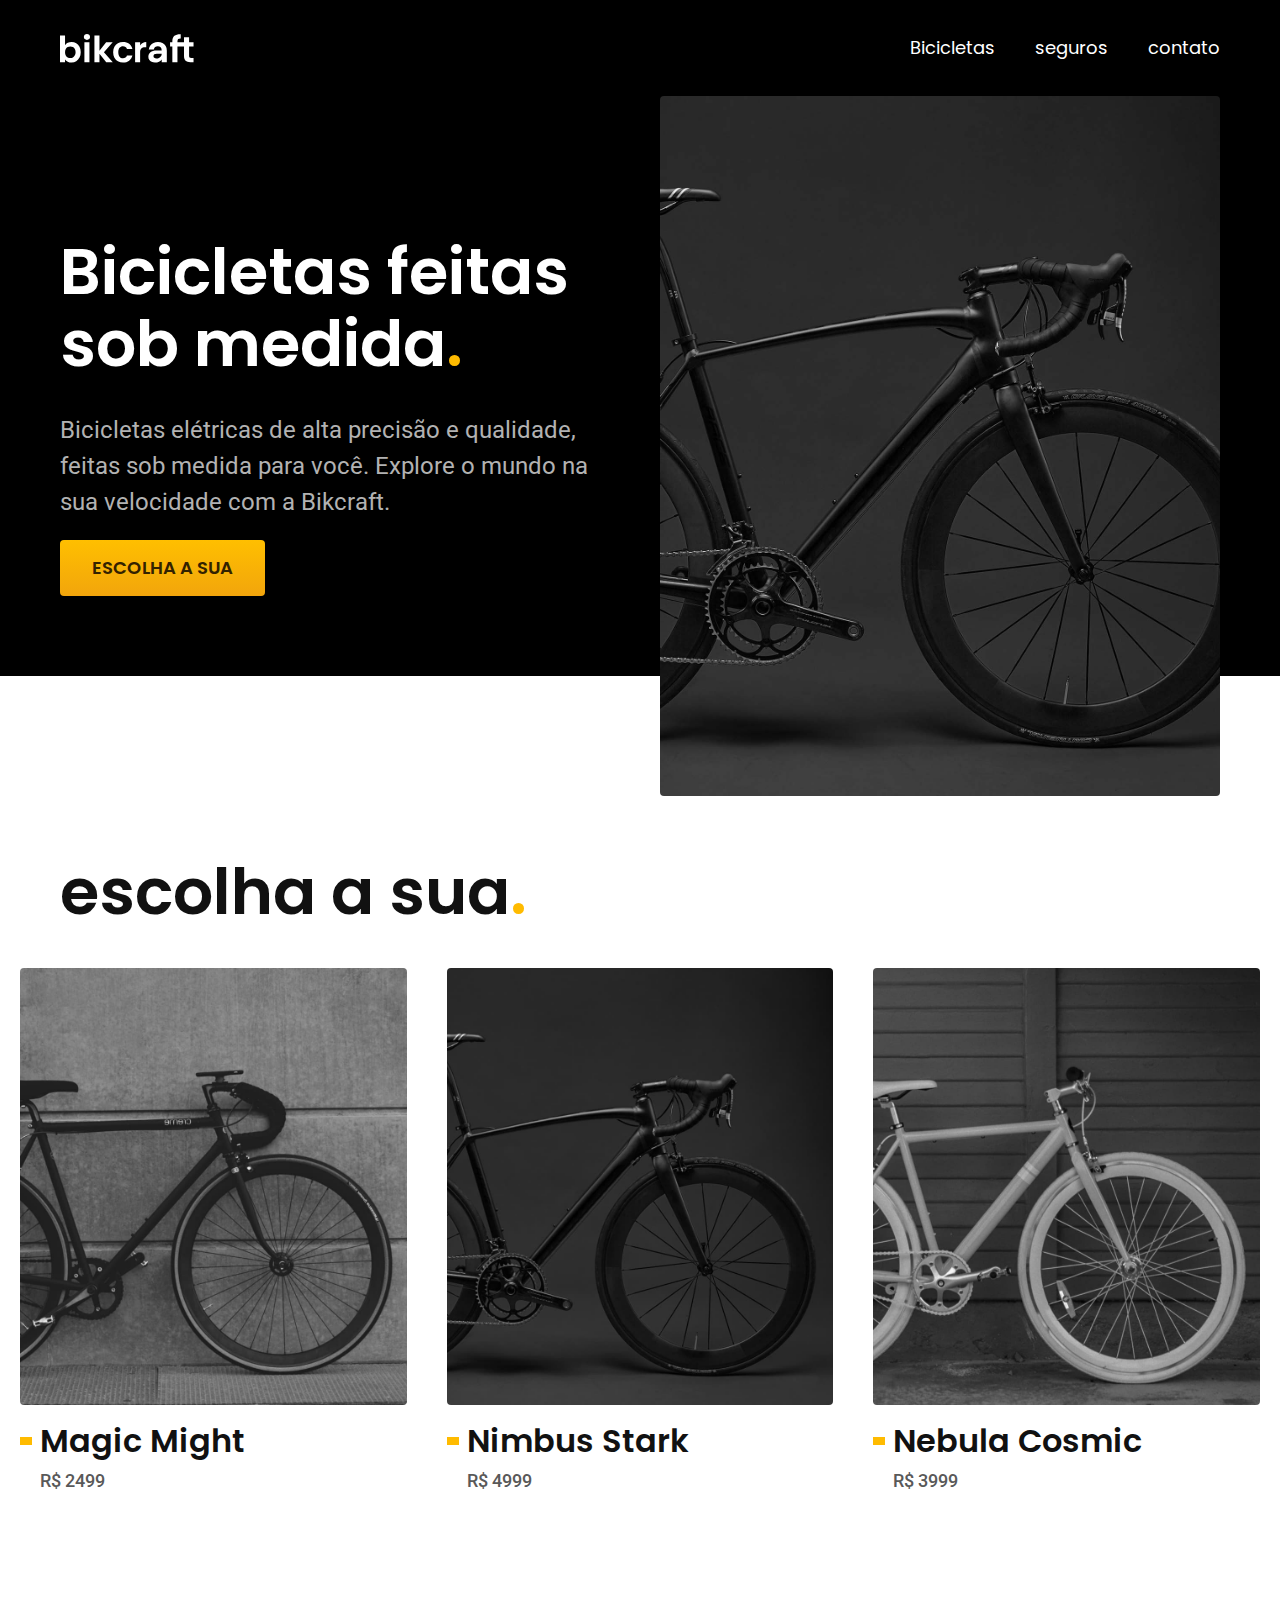
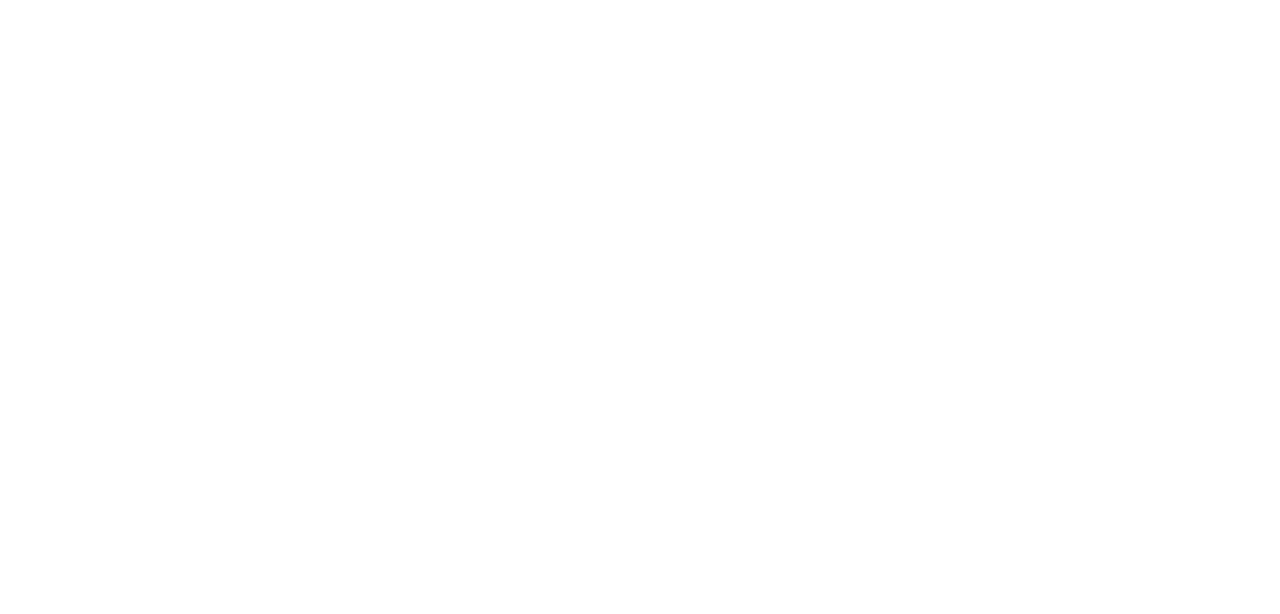
==== index.html @ c28bffbd "iniciando sessao de bicicletas" ====
<!DOCTYPE html>
<html lang="pt-br">

<head>
  <meta charset="UTF-8">
  <title>Bikcraft - Bicicletas Elétricas</title>
  <meta name="description" content="Bicicletas elétricas de alta precisão e qualidade, feitas sob medida para você. Explore o mundo na sua velocidade com a Bikcraft.">
  <meta http-equiv="X-UA-Compatible" content="IE=edge">
  <meta name="viewport" content="width=device-width, initial-scale=1.0">
  <link rel="stylesheet" href="./css/style.css">
  <link rel="preconnect" href="https://fonts.googleapis.com">
  <link rel="preconnect" href="https://fonts.gstatic.com" crossorigin>
  <link href="https://fonts.googleapis.com/css2?family=Poppins:wght@400;600&family=Roboto:wght@400;500&display=swap" rel="stylesheet">
</head>

<body>
  <header class="header-bg">
    <div class="header">
      <a href="./">
        <img src="./img/bikcraft.svg" alt="Bikcraft">
      </a>

      <nav aria-label="primaria">
        <ul class="header-menu font-1-m cor-0">
          <li><a href="./bicicletas.html">Bicicletas</a></li>
          <li><a href="./seguros.html">seguros</a></li>
          <li><a href="./contato.html">contato</a></li>
        </ul>
      </nav>
    </div>
  </header>

  <main class="introducao-bg">
    <div class="introducao">
      <div class="introducao-conteudo">
        <h1 class="font-1-xxl cor-0">Bicicletas feitas sob medida<span class="cor-p1">.</span></h1>
        <p class="font-2-l cor-5">Bicicletas elétricas de alta precisão e qualidade, feitas sob medida para você. Explore o mundo na sua velocidade com a Bikcraft.</p>
        <a class="botao" href="./bicicletas.html">Escolha a sua</a>
      </div>
      <div>
        <img src="./img/fotos/introducao.jpg" alt="Bicicleta Elétrica Preta">
      </div>
    </div>
  </main>
  <article class="bicicletas-lista">
    <h2 class="font-1-xxl">escolha a sua<span class="cor-p1">.</span></h2>
    <ul>
      <li>
        <a href="./bicicletas/magic.html">
          <img src="./img/bicicletas/magic-home.jpg" alt="Bicicleta Preta">
          <h3 class="font-1-xl">Magic Might</h3>
          <span class="font-2-m cor-8">R$ 2499</span>
        </a>
      </li>
      <li>
        <a href="./bicicletas/nimbus.html">
          <img src="./img/bicicletas/nimbus-home.jpg" alt="Bicicleta Preta">
          <h3 class="font-1-xl">Nimbus Stark</h3>
          <span class="font-2-m cor-8">R$ 4999</span>
        </a>
      </li>
      <li>
        <a href="./bicicletas/nebula.html">
          <img src="./img/bicicletas/nebula-home.jpg" alt="Bicicleta Preta">
          <h3 class="font-1-xl">Nebula Cosmic</h3>
          <span class="font-2-m cor-8">R$ 3999</span>
        </a>
      </li>
    </ul>
  </article>
</body>

</html>
---- css/style.css ----
@import "./global/global.css";
@import "./utilidades/tipografia.css";
@import "./utilidades/cores.css";

@import "./global/header.css";

/* Utilidades */
@import "./utilidades/componentes.css";

/* Home */
@import "./home/introducao.css";

/* Bicicletas */
@import "./bicicletas/bicicletas-lista.css";
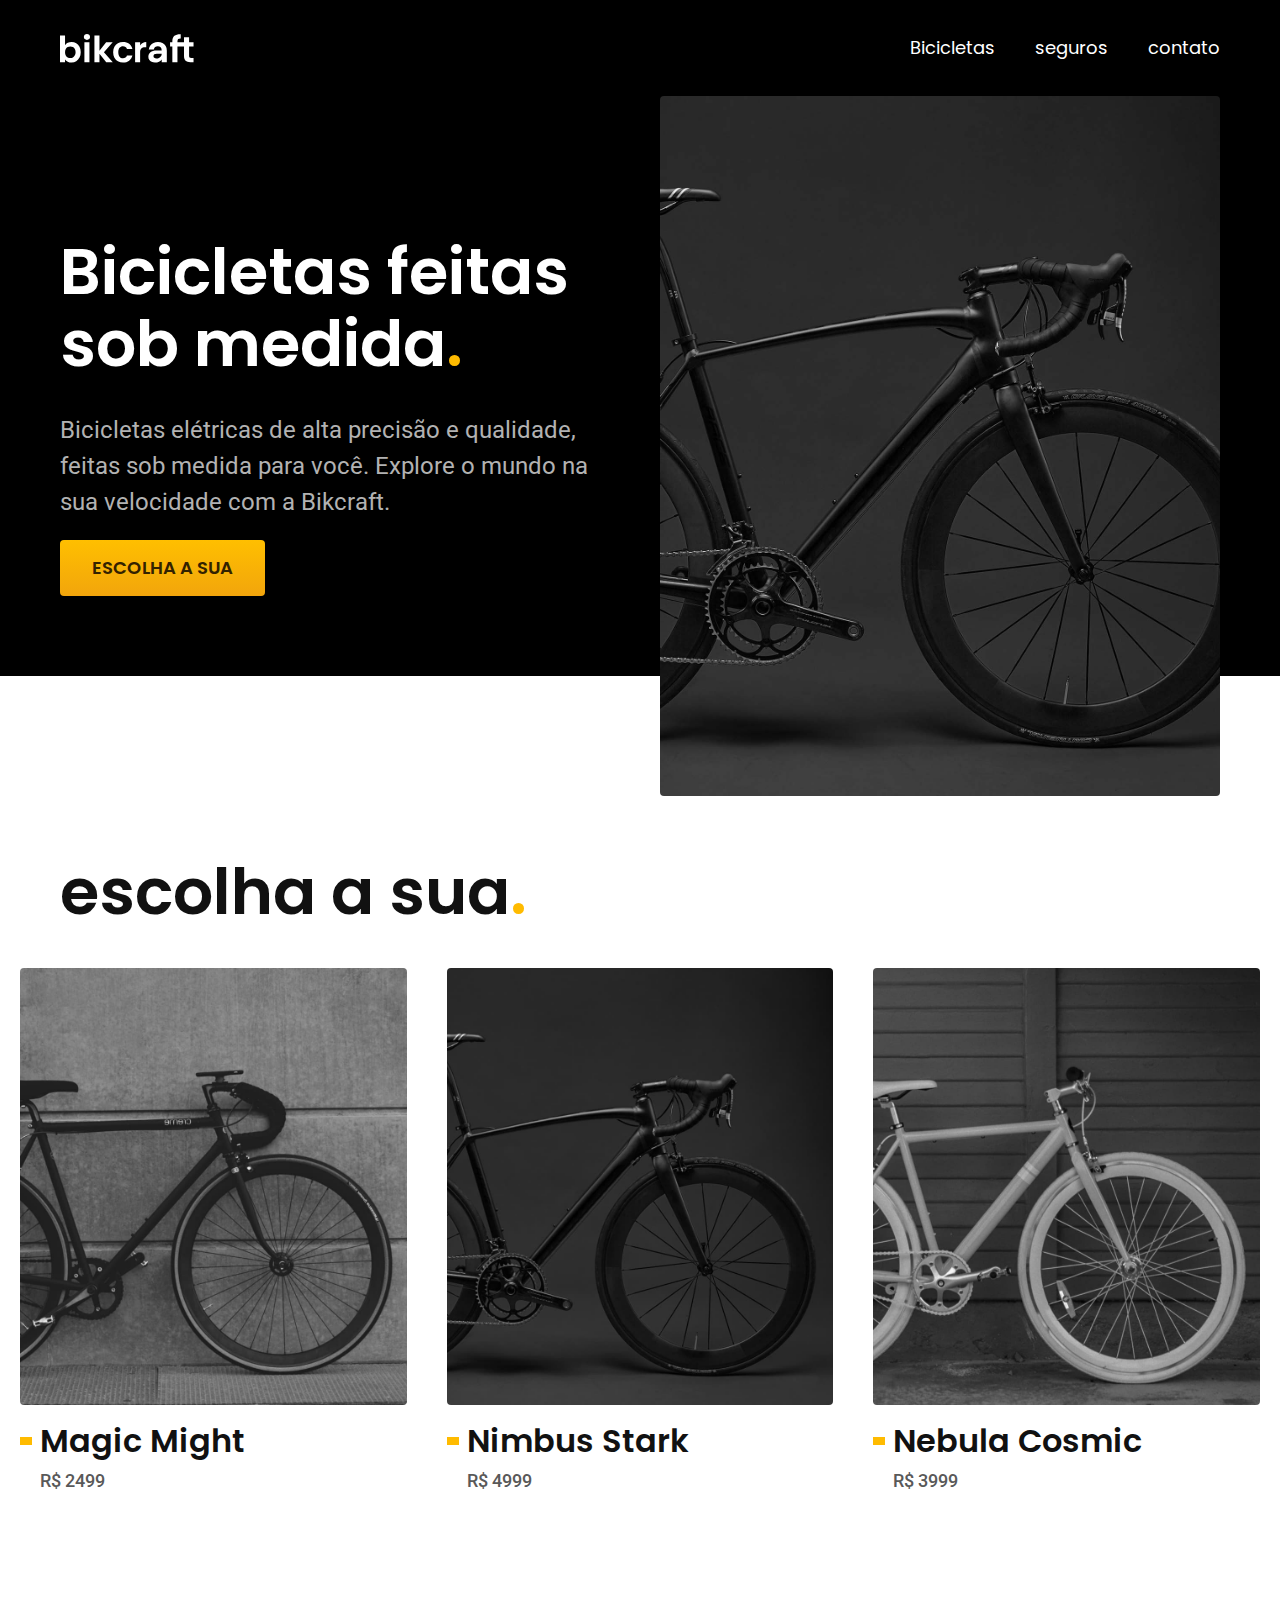
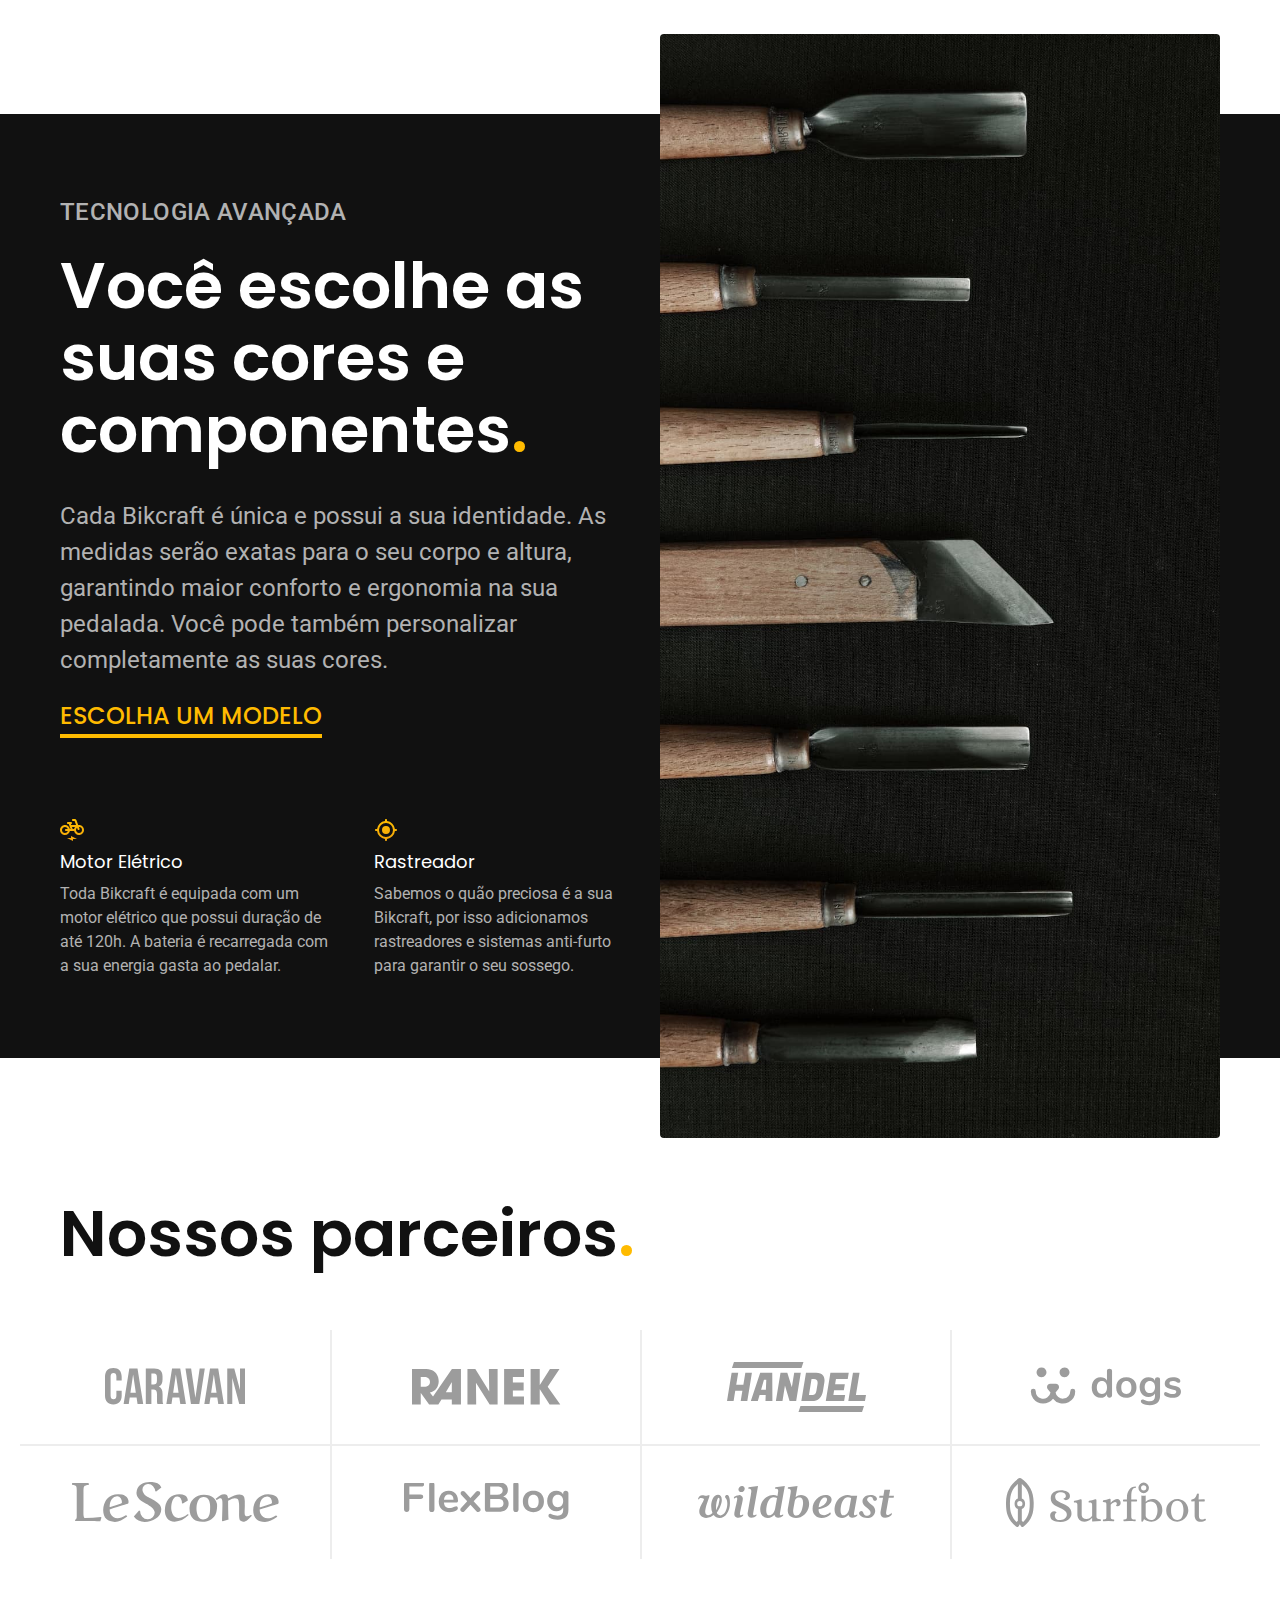
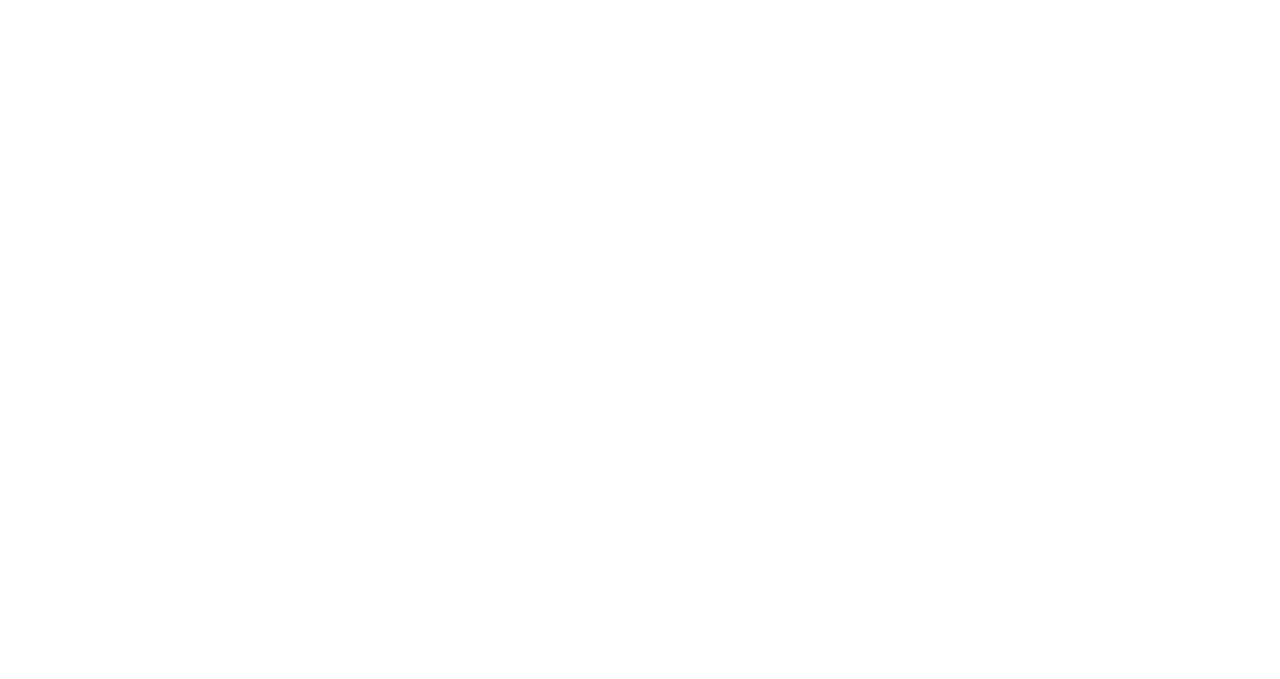
==== commit 90fc835a: "ajustando scroll bicicletas, finalizando tecnologia e parceiros" ====
--- a/index.html
+++ b/index.html
@@ -15,7 +15,7 @@
 
 <body>
   <header class="header-bg">
-    <div class="header">
+    <div class="header container">
       <a href="./">
         <img src="./img/bikcraft.svg" alt="Bikcraft">
       </a>
@@ -31,8 +31,8 @@
   </header>
 
   <main class="introducao-bg">
-    <div class="introducao">
-      <div class="introducao-conteudo">
+    <div class="introducao container">
+      <div class=" introducao-conteudo">
         <h1 class="font-1-xxl cor-0">Bicicletas feitas sob medida<span class="cor-p1">.</span></h1>
         <p class="font-2-l cor-5">Bicicletas elétricas de alta precisão e qualidade, feitas sob medida para você. Explore o mundo na sua velocidade com a Bikcraft.</p>
         <a class="botao" href="./bicicletas.html">Escolha a sua</a>
@@ -43,7 +43,7 @@
     </div>
   </main>
   <article class="bicicletas-lista">
-    <h2 class="font-1-xxl">escolha a sua<span class="cor-p1">.</span></h2>
+    <h2 class="container font-1-xxl">escolha a sua<span class="cor-p1">.</span></h2>
     <ul>
       <li>
         <a href="./bicicletas/magic.html">
@@ -68,6 +68,44 @@
       </li>
     </ul>
   </article>
+  <article class="tecnologia-bg">
+    <div class="tecnologia container">
+      <div class="tecnologia-conteudo">
+        <span class="font-2-l-b cor-5">Tecnologia Avançada</span>
+        <h2 class="font-1-xxl cor-0">Você escolhe as suas cores e componentes<span class="cor-p1">.</span></h2>
+        <p class="font-2-l cor-5">Cada Bikcraft é única e possui a sua identidade. As medidas serão exatas para o seu corpo e altura, garantindo maior conforto e ergonomia na sua pedalada. Você pode também personalizar completamente as suas cores.</p>
+        <a class="link" href="./bicicletas.html">Escolha um modelo</a>
+        <div class="tecnologia-vantagens">
+          <div>
+            <img src="./img/icones/eletrica.svg" alt="">
+            <h3 class="font-1-m cor-0">Motor Elétrico</h3>
+            <p class="font-2-s cor-5">Toda Bikcraft é equipada com um motor elétrico que possui duração de até 120h. A bateria é recarregada com a sua energia gasta ao pedalar.</p>
+          </div>
+          <div>
+            <img src="./img/icones/rastreador.svg" alt="">
+            <h3 class="font-1-m cor-0">Rastreador</h3>
+            <p class="font-2-s cor-5">Sabemos o quão preciosa é a sua Bikcraft, por isso adicionamos rastreadores e sistemas anti-furto para garantir o seu sossego.</p>
+          </div>
+        </div>
+      </div>
+      <div class="tecnologia-imagem">
+        <img src="./img/fotos/tecnologia.jpg" alt="">
+      </div>
+    </div>
+  </article>
+  <section class="parceiros" aria-label="Nossos Parceiros">
+    <h2 class="container font-1-xxl">Nossos parceiros<span class="cor-p1">.</span></h2>
+    <ul>
+      <li><img src="./img/parceiros/caravan.svg" alt="caravan"></li>
+      <li><img src="./img/parceiros/ranek.svg" alt="ranek"></li>
+      <li><img src="./img/parceiros/handel.svg" alt="handel"></li>
+      <li><img src="./img/parceiros/dogs.svg" alt="dogs"></li>
+      <li><img src="./img/parceiros/lescone.svg" alt="lescone"></li>
+      <li><img src="./img/parceiros/flexblog.svg" alt="flexblog"></li>
+      <li><img src="./img/parceiros/wildbeast.svg" alt="wildbeast"></li>
+      <li><img src="./img/parceiros/surfbot.svg" alt="surfbot"></li>
+    </ul>
+  </section>
 </body>
 
 </html>--- a/css/style.css
+++ b/css/style.css
@@ -9,6 +9,8 @@
 
 /* Home */
 @import "./home/introducao.css";
+@import "./home/tecnologia.css";
+@import "./home/parceiros.css";
 
 /* Bicicletas */
 @import "./bicicletas/bicicletas-lista.css";
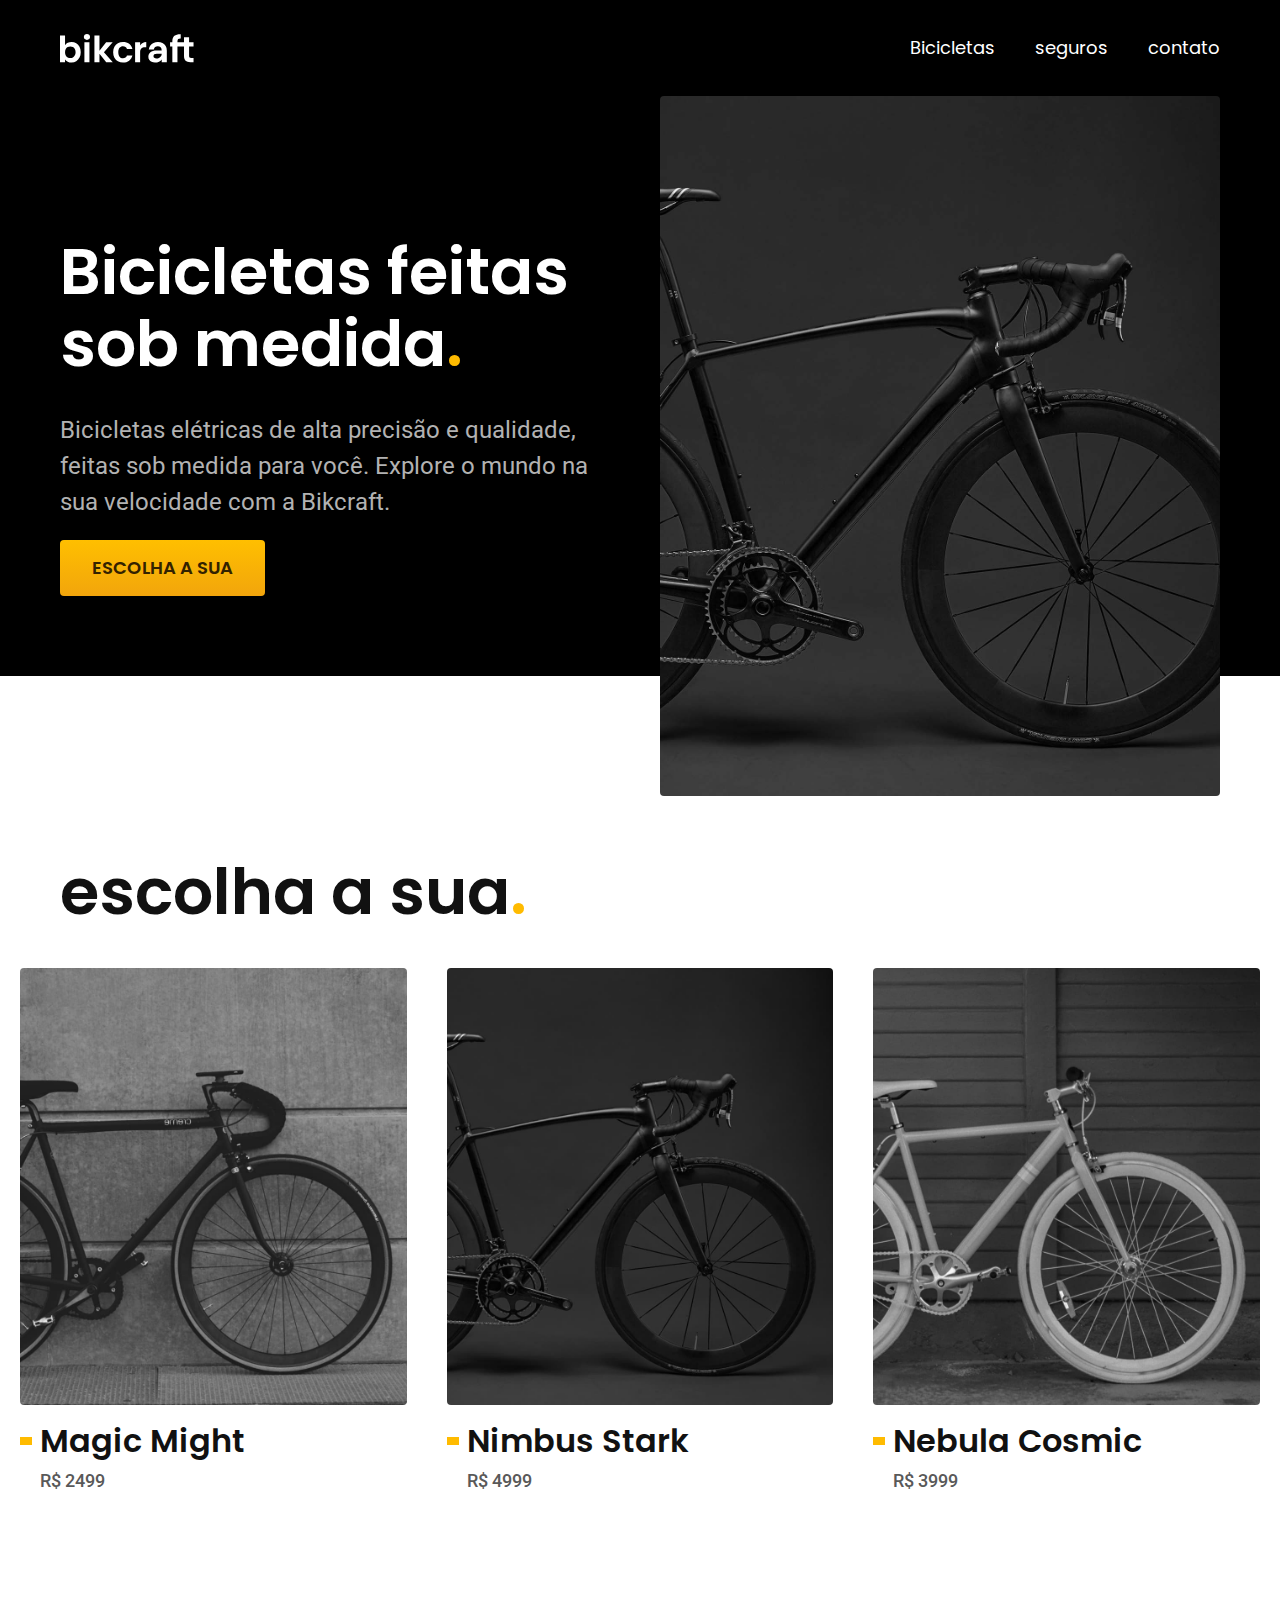
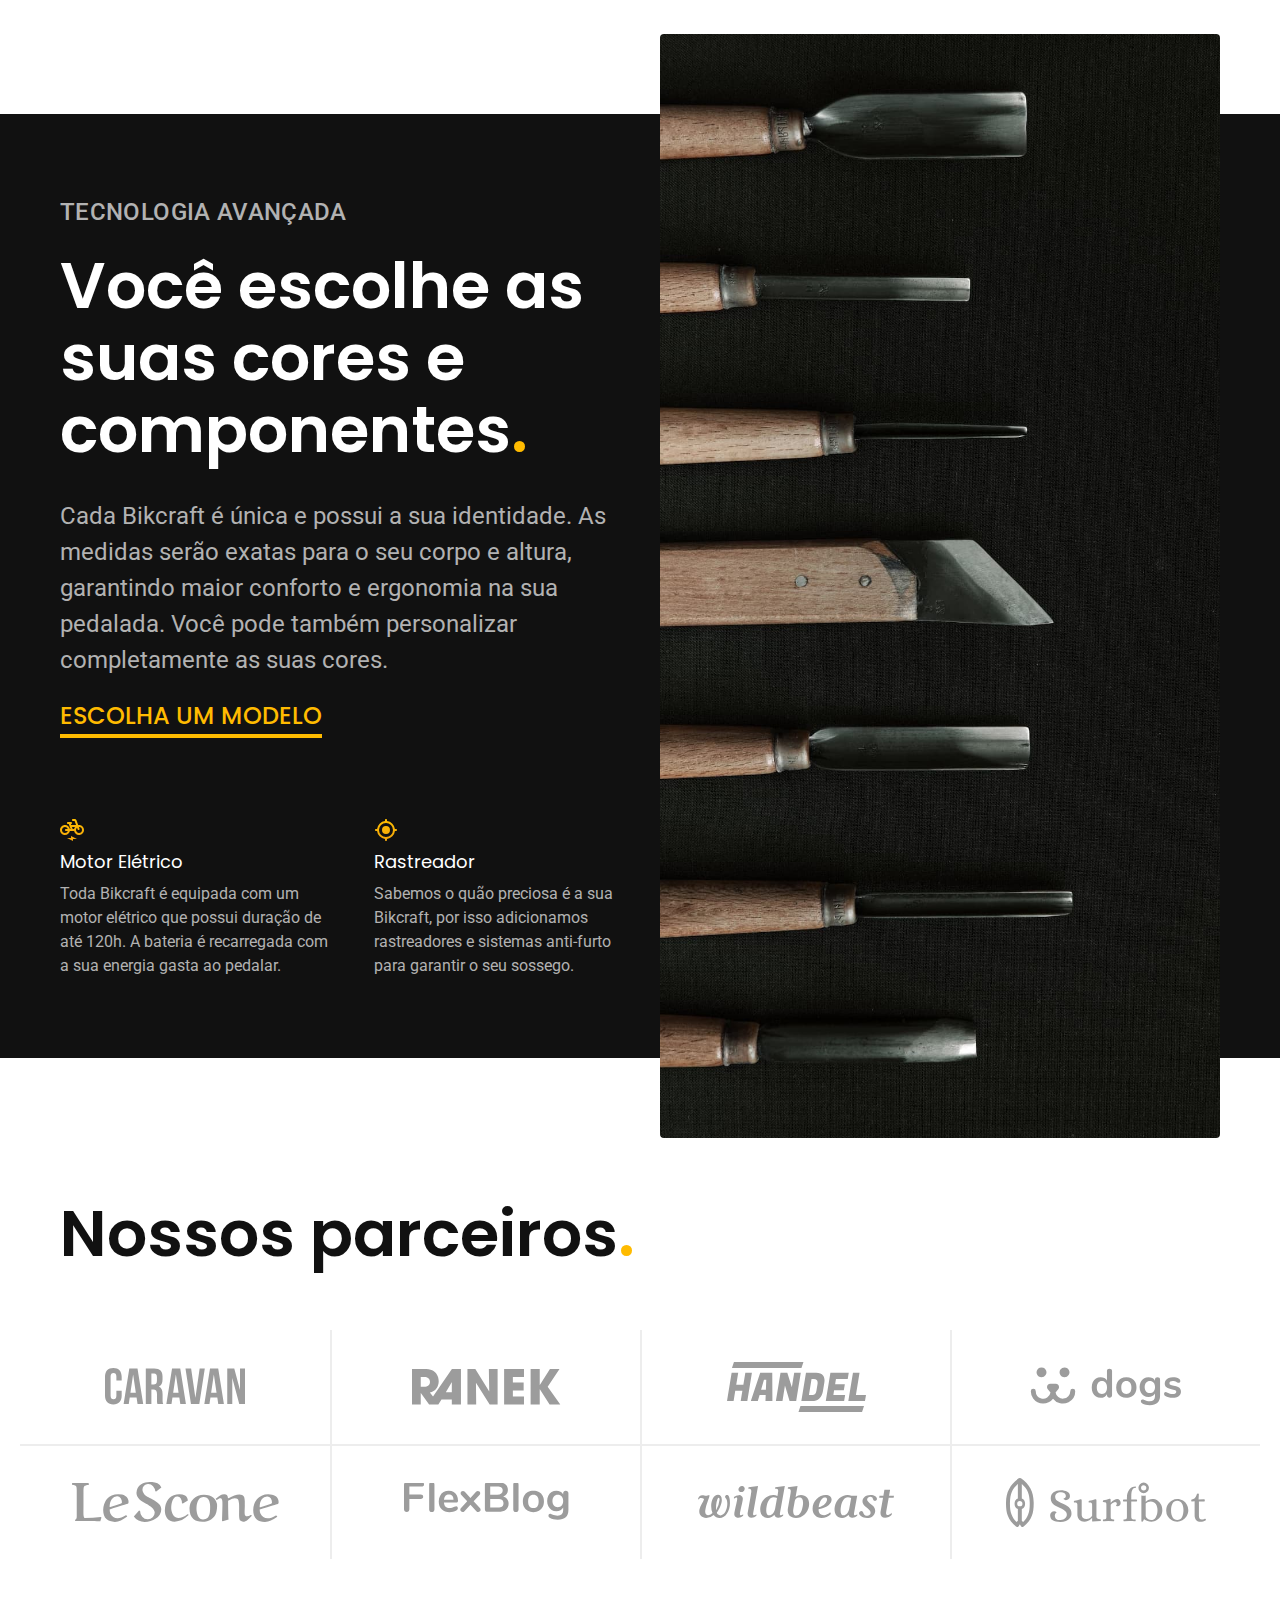
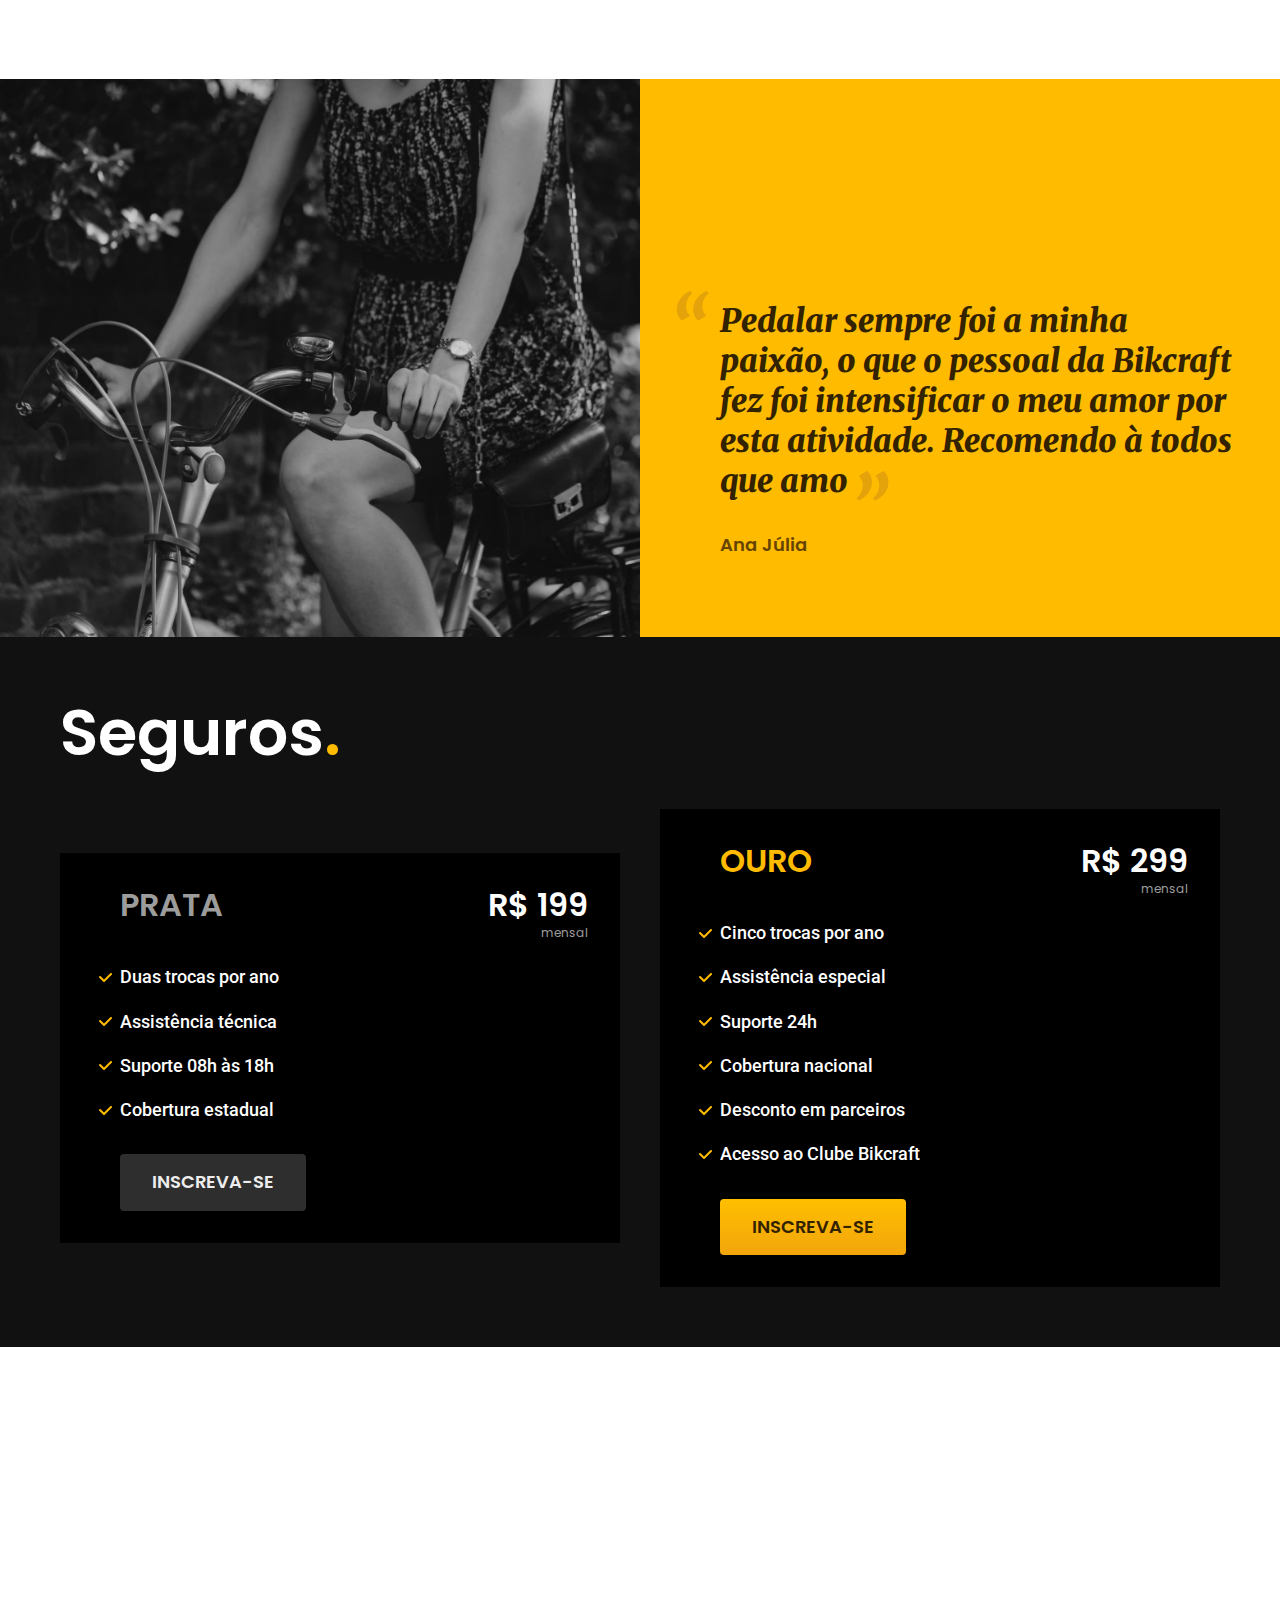
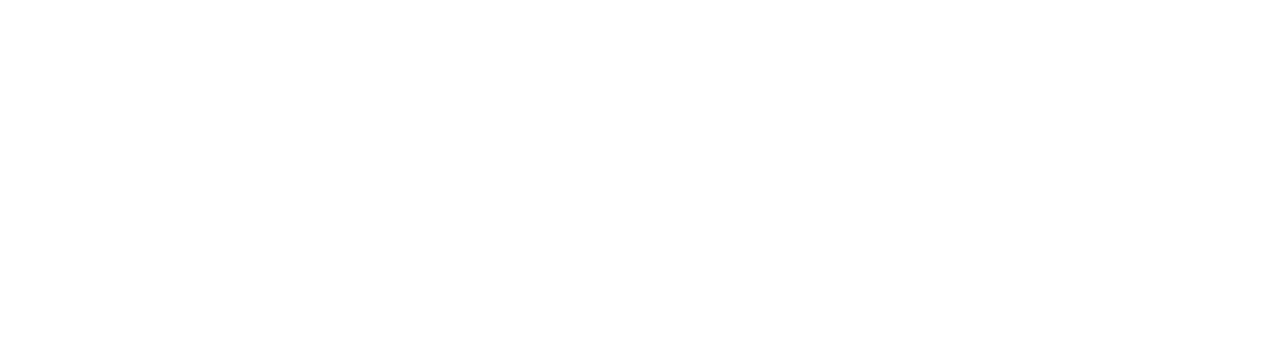
==== commit 4ff63316: "adicionando parte de seguros" ====
--- a/index.html
+++ b/index.html
@@ -10,7 +10,7 @@
   <link rel="stylesheet" href="./css/style.css">
   <link rel="preconnect" href="https://fonts.googleapis.com">
   <link rel="preconnect" href="https://fonts.gstatic.com" crossorigin>
-  <link href="https://fonts.googleapis.com/css2?family=Poppins:wght@400;600&family=Roboto:wght@400;500&display=swap" rel="stylesheet">
+  <link href="https://fonts.googleapis.com/css2?family=Merriweather:ital,wght@1,900&family=Poppins:wght@400;600&family=Roboto:wght@400;500&display=swap" rel="stylesheet">
 </head>
 
 <body>
@@ -68,6 +68,7 @@
       </li>
     </ul>
   </article>
+
   <article class="tecnologia-bg">
     <div class="tecnologia container">
       <div class="tecnologia-conteudo">
@@ -93,6 +94,7 @@
       </div>
     </div>
   </article>
+
   <section class="parceiros" aria-label="Nossos Parceiros">
     <h2 class="container font-1-xxl">Nossos parceiros<span class="cor-p1">.</span></h2>
     <ul>
@@ -106,6 +108,48 @@
       <li><img src="./img/parceiros/surfbot.svg" alt="surfbot"></li>
     </ul>
   </section>
+  <section class="depoimento" aria-label="Depoimento">
+    <div>
+      <img src="./img/fotos/depoimento.jpg" alt="Pessoa pedalando uma bicicleta bikcraft">
+    </div>
+    <div class="depoimento-conteudo">
+      <blockquote class="font-1-xl cor-p5">
+        <p>Pedalar sempre foi a minha paixão, o que o pessoal da Bikcraft fez foi intensificar o meu amor por esta atividade. Recomendo à todos que amo</p>
+      </blockquote>
+      <span class="font-1-m-b cor-p4">Ana Júlia</span>
+    </div>
+  </section>
+  <article class="seguros-bg">
+    <div class="seguros container">
+      <h2 class="font-1-xxl cor-0">Seguros<span class="cor-p1">.</span></h2>
+      <div class="seguros-item">
+        <h3 class="font-1-xl cor-6">PRATA</h3>
+        <span class="font-1-xl cor-0">R$ 199 <span class="font-1-xs cor-6">mensal</span> </span>
+        <ul class="font-2-m cor-0">
+          <li>Duas trocas por ano</li>
+          <li>Assistência técnica</li>
+          <li>Suporte 08h às 18h</li>
+          <li>Cobertura estadual</li>
+        </ul>
+        <a class="botao secundario" href="./orcamento.html">Inscreva-se</a>
+      </div>
+
+      <div class="seguros-item">
+        <h3 class="font-1-xl cor-p1">OURO</h3>
+        <span class="font-1-xl cor-0">R$ 299 <span class="font-1-xs cor-6">mensal</span> </span>
+        <ul class="font-2-m cor-0">
+          <li>Cinco trocas por ano</li>
+          <li>Assistência especial</li>
+          <li>Suporte 24h</li>
+          <li>Cobertura nacional</li>
+          <li>Desconto em parceiros</li>
+          <li>Acesso ao Clube Bikcraft</li>
+        </ul>
+        <a class="botao" href="./orcamento.html">Inscreva-se</a>
+      </div>
+
+    </div>
+  </article>
 </body>
 
 </html>--- a/css/style.css
+++ b/css/style.css
@@ -11,6 +11,10 @@
 @import "./home/introducao.css";
 @import "./home/tecnologia.css";
 @import "./home/parceiros.css";
+@import "./home/depoimento.css";
 
 /* Bicicletas */
 @import "./bicicletas/bicicletas-lista.css";
+
+/* Seguros */
+@import "./seguros/seguros.css";
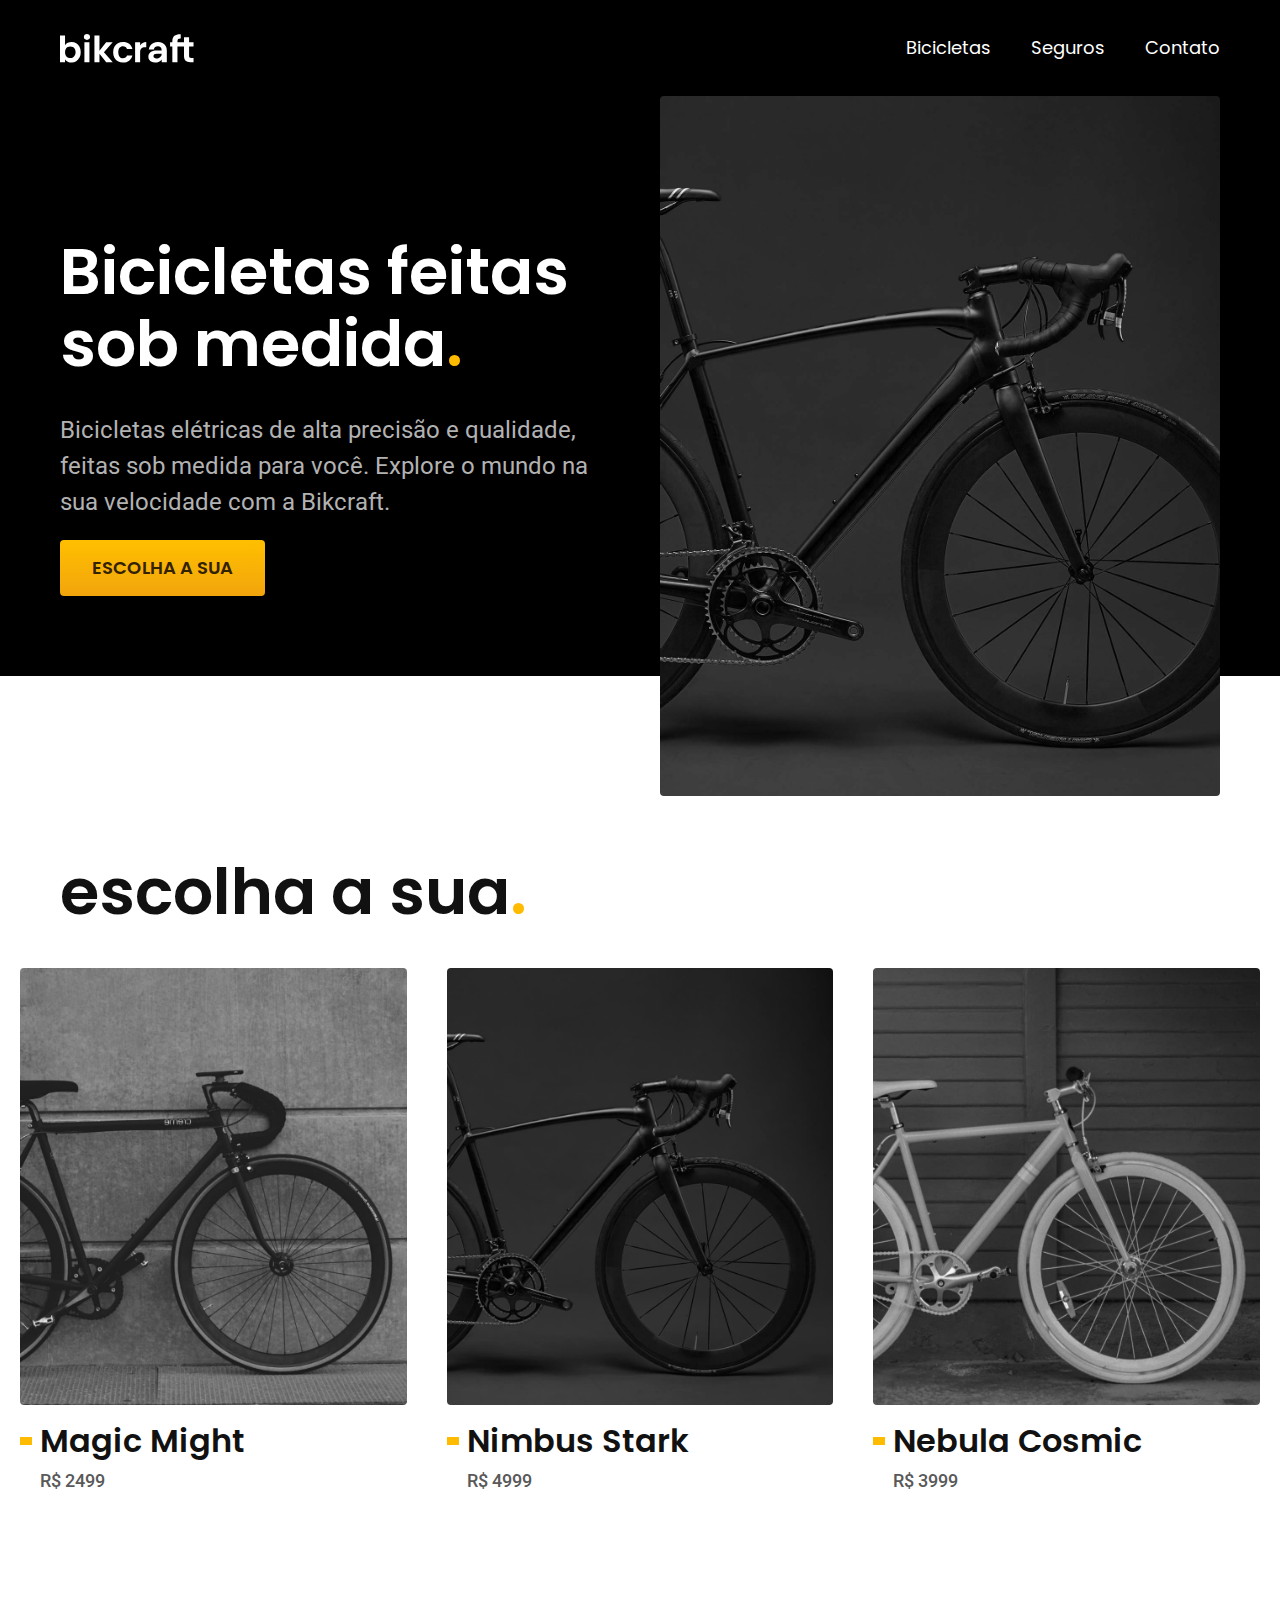
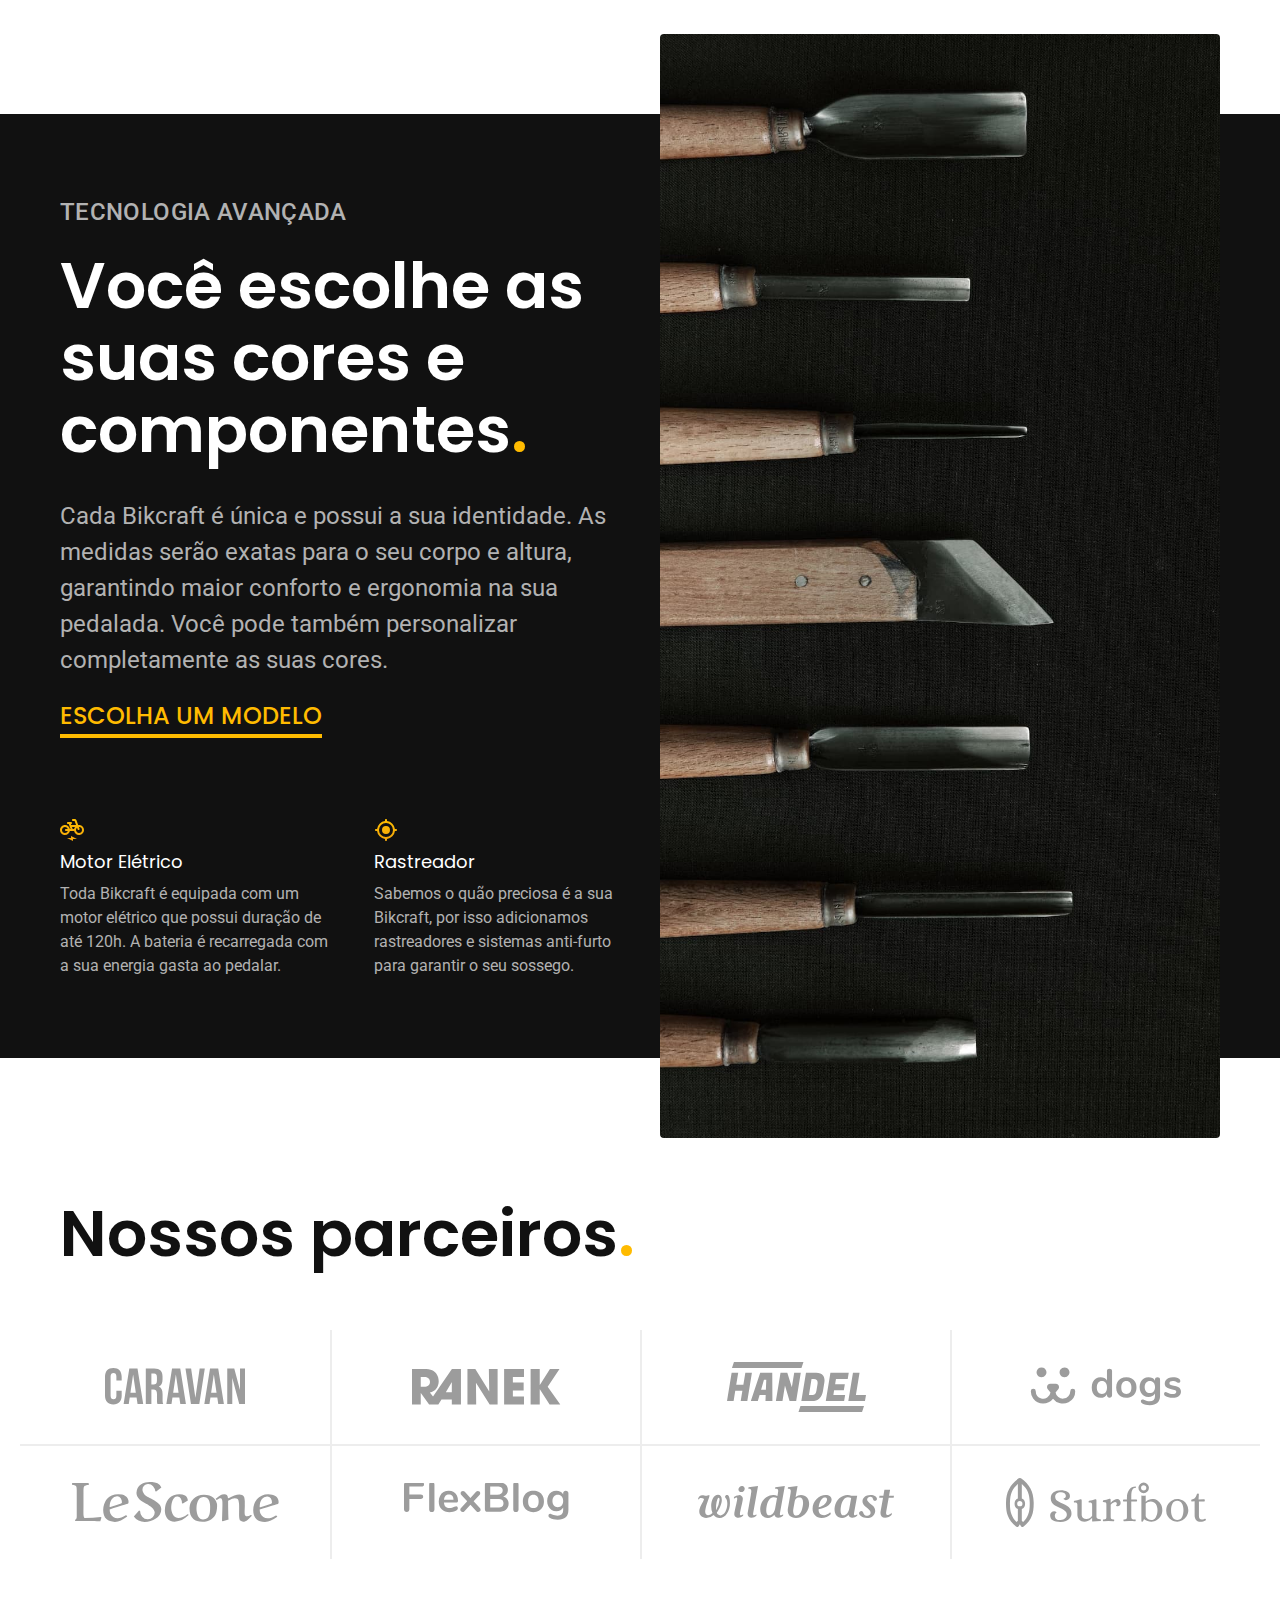
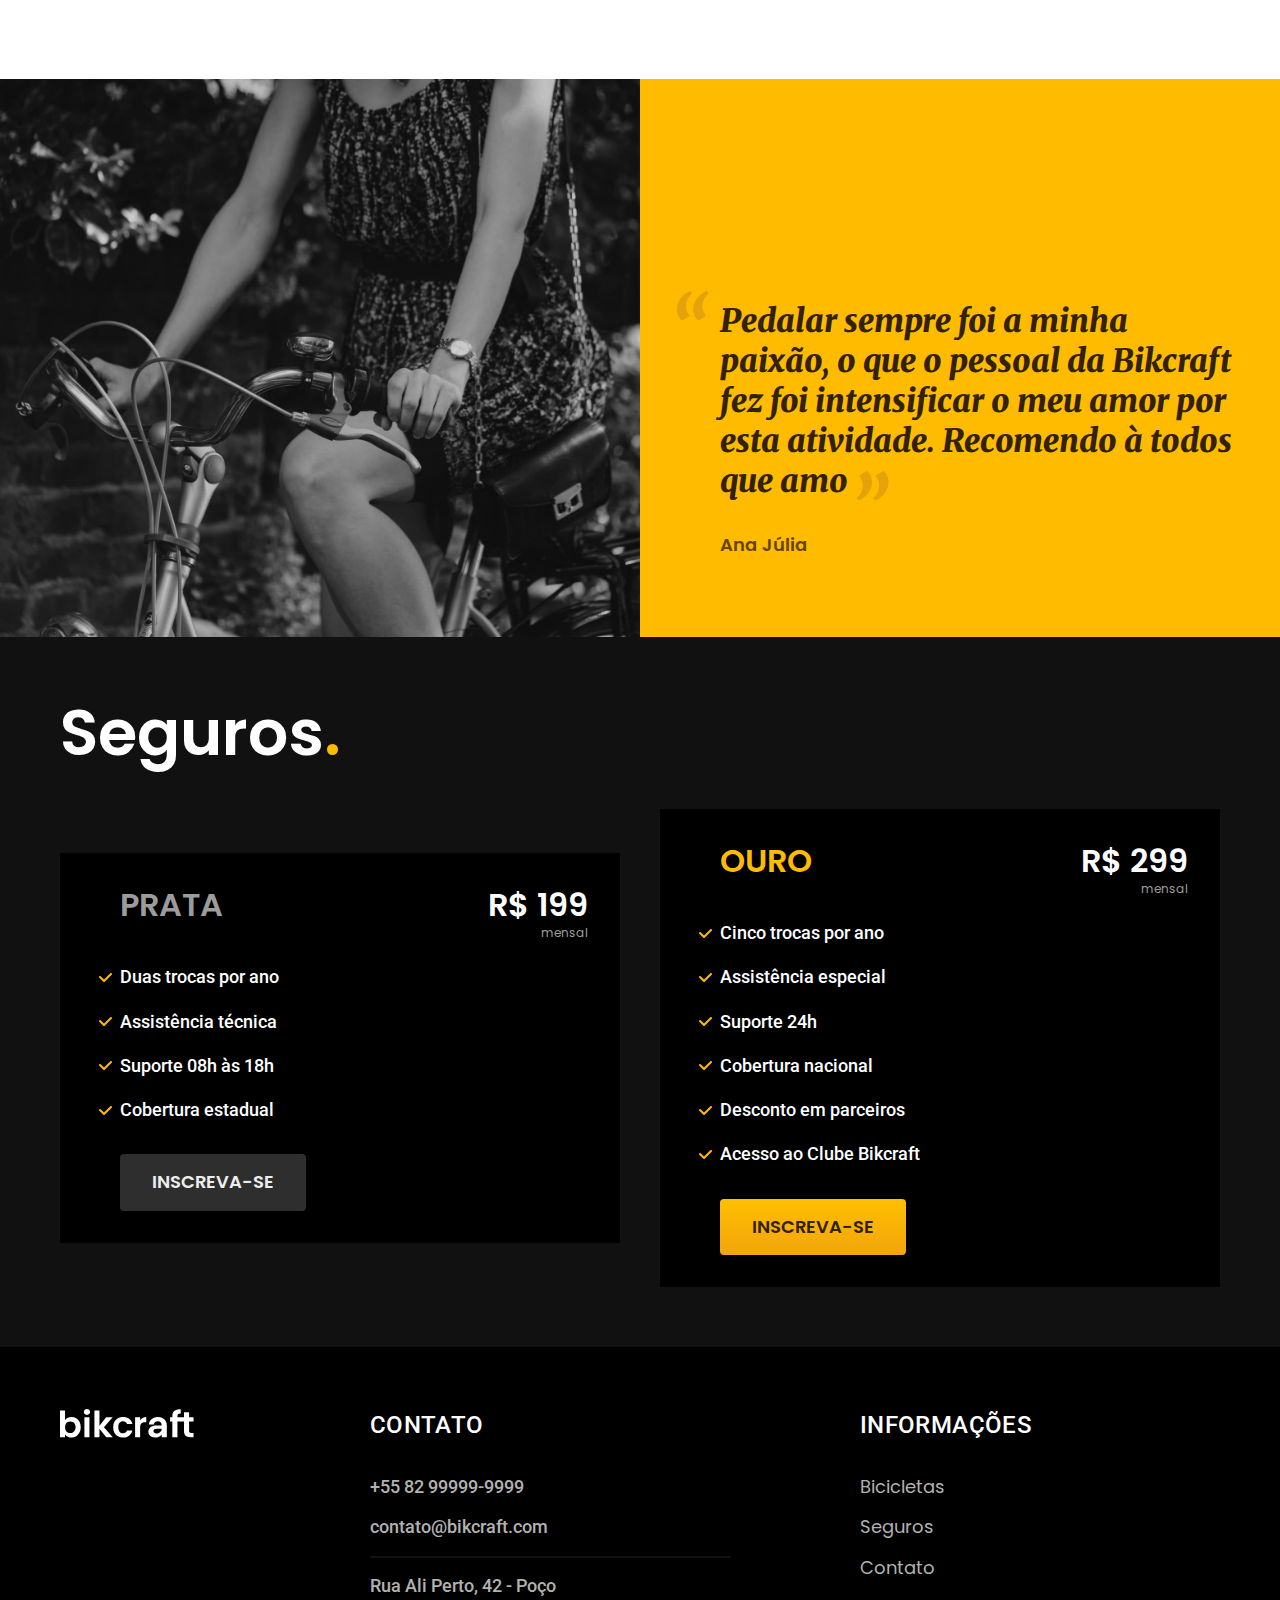
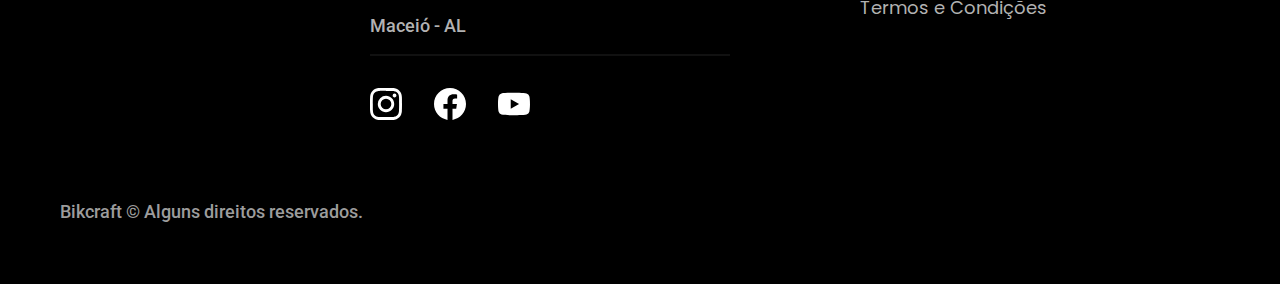
==== commit 7835eb1b: "finalizando footer e pagina principal do site" ====
--- a/index.html
+++ b/index.html
@@ -23,8 +23,8 @@
       <nav aria-label="primaria">
         <ul class="header-menu font-1-m cor-0">
           <li><a href="./bicicletas.html">Bicicletas</a></li>
-          <li><a href="./seguros.html">seguros</a></li>
-          <li><a href="./contato.html">contato</a></li>
+          <li><a href="./seguros.html">Seguros</a></li>
+          <li><a href="./contato.html">Contato</a></li>
         </ul>
       </nav>
     </div>
@@ -150,6 +150,44 @@
 
     </div>
   </article>
+
+  <footer class="footer-bg">
+    <div class="footer container">
+      <img src="./img/bikcraft.svg" alt="Bikcraft">
+      <div class="footer-contato">
+        <h3 class="font-2-l-b cor-0">Contato</h3>
+        <ul class="font-2-m cor-5">
+          <li><a href="tel:+5582999999999">+55 82 99999-9999</a></li>
+          <li><a href="mailto:contato@bikcraft.com"></a>contato@bikcraft.com</li>
+          <li>Rua Ali Perto, 42 - Poço</li>
+          <li>Maceió - AL</li>
+        </ul>
+        <div class="footer-redes">
+          <a href="./">
+            <img src="./img/redes/instagram.svg" alt="Instagram">
+          </a>
+          <a href="./">
+            <img src="./img/redes/facebook.svg" alt="Facebook">
+          </a>
+          <a href="./">
+            <img src="./img/redes/youtube.svg" alt="Youtube">
+          </a>
+        </div>
+      </div>
+      <div class="footer-informacoes">
+        <h3 class="font-2-l-b cor-0">Informações</h3>
+        <nav>
+          <ul class="font-1-m cor-5">
+            <li><a href="./bicicletas.html">Bicicletas</a></li>
+            <li><a href="./seguros.html">Seguros</a></li>
+            <li><a href="./contato.html">Contato</a></li>
+            <li><a href="./termos.html">Termos e Condições</a></li>
+          </ul>
+        </nav>
+      </div>
+      <p class="footer-copy font-2-m cor-6">Bikcraft © Alguns direitos reservados.</p>
+    </div>
+  </footer>
 </body>
 
 </html>--- a/css/style.css
+++ b/css/style.css
@@ -3,6 +3,7 @@
 @import "./utilidades/cores.css";
 
 @import "./global/header.css";
+@import "./global/footer.css";
 
 /* Utilidades */
 @import "./utilidades/componentes.css";
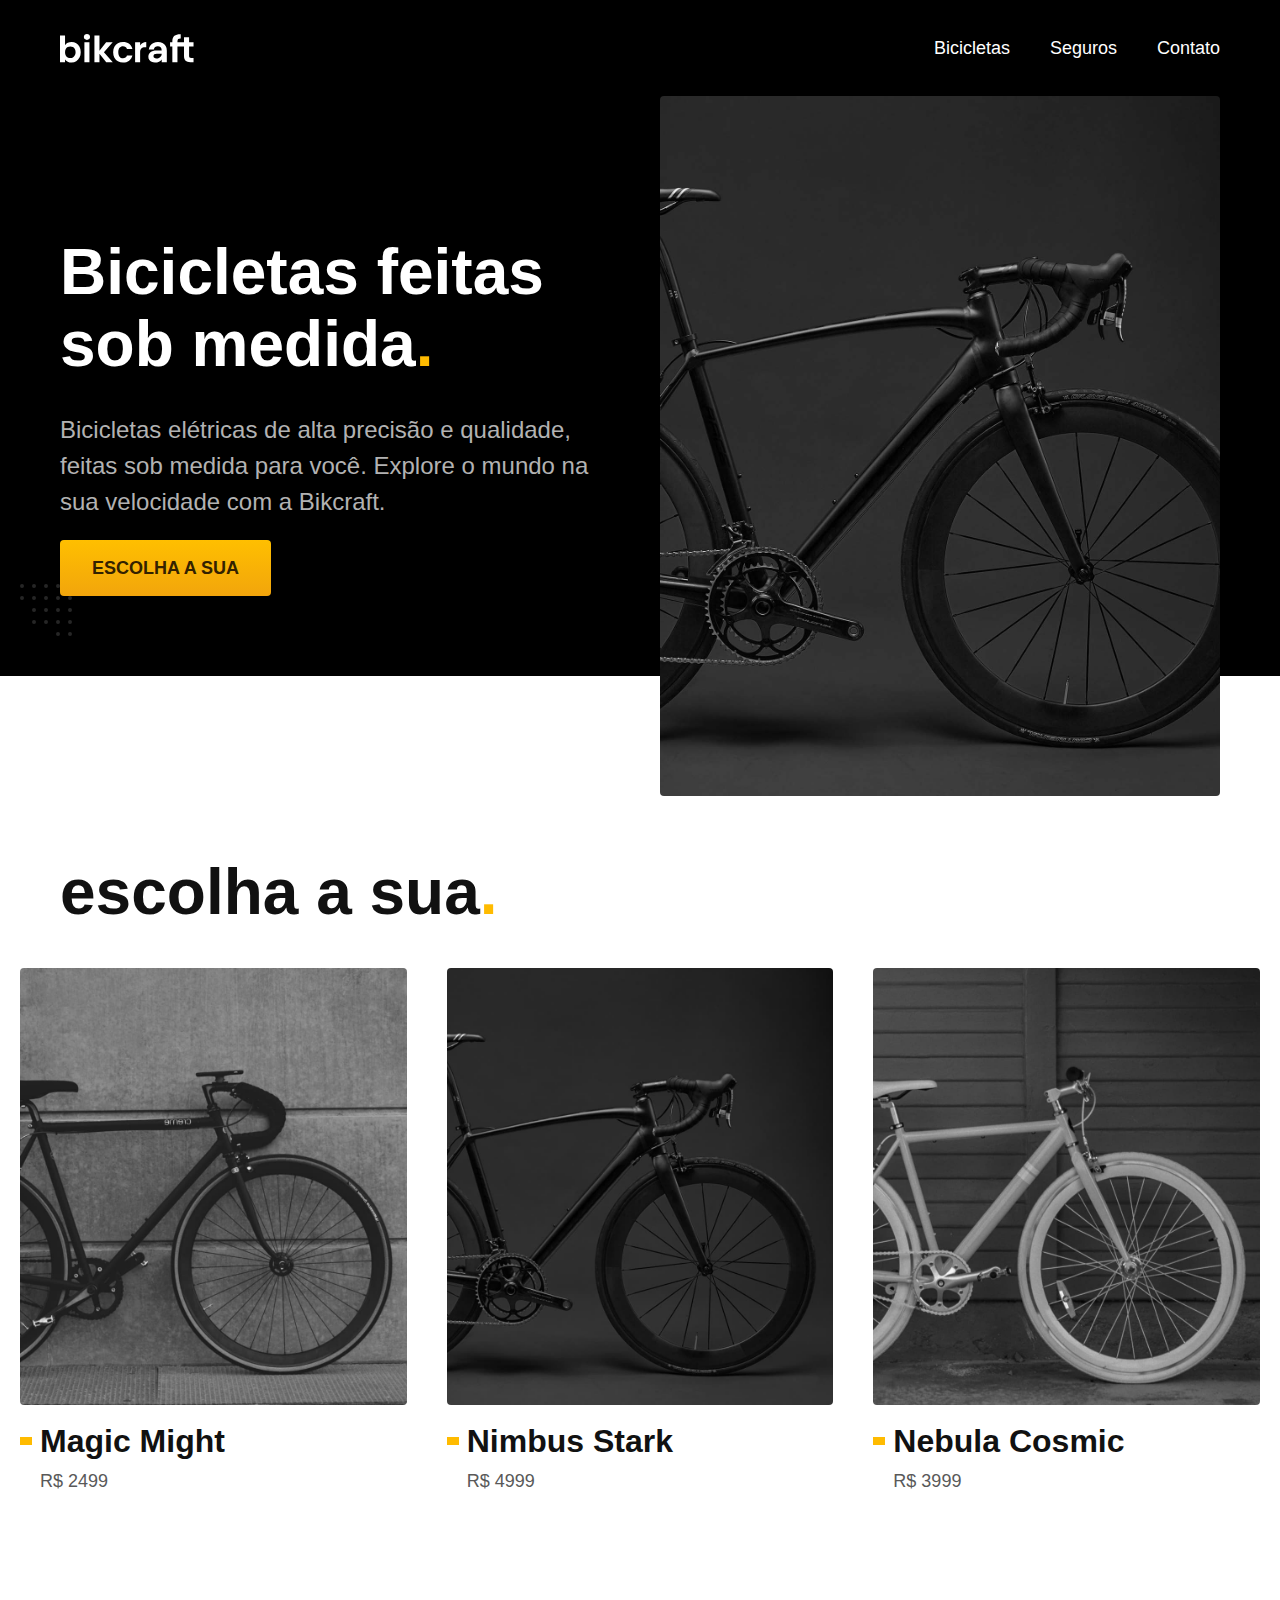
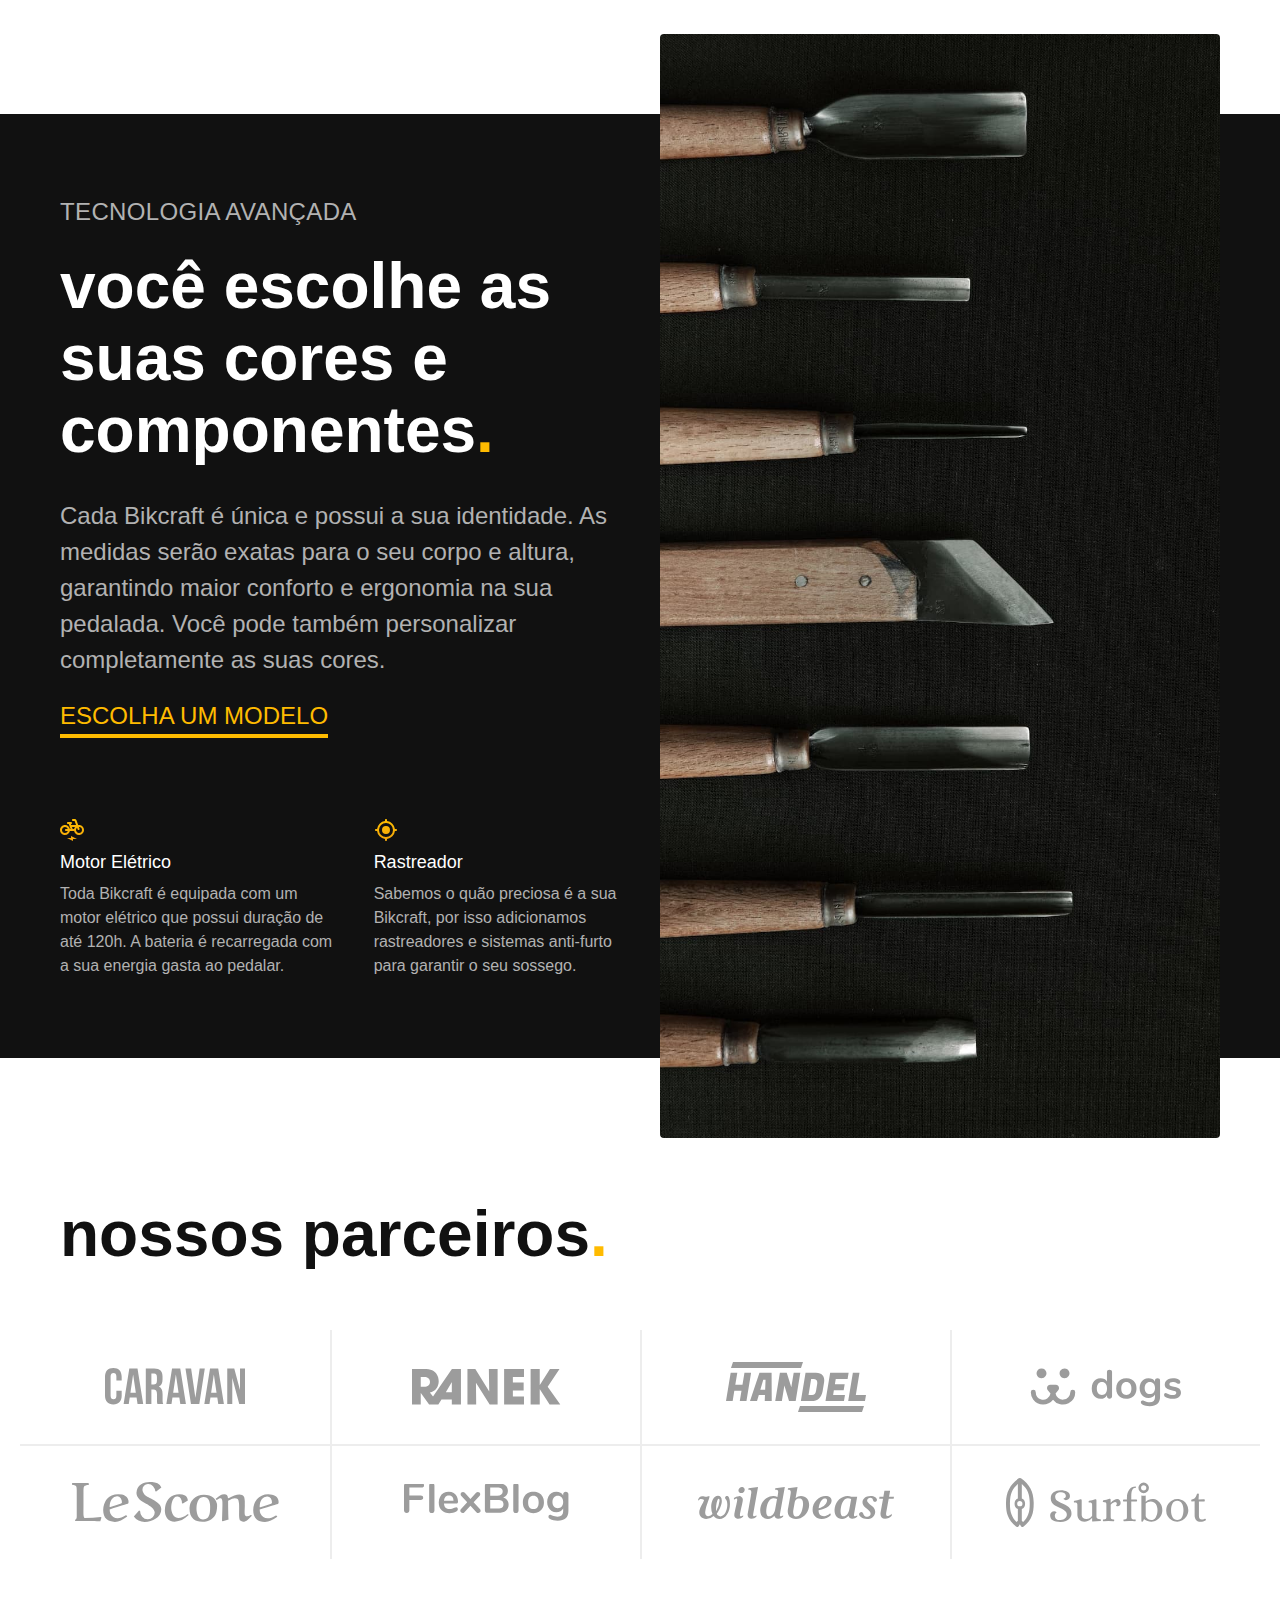
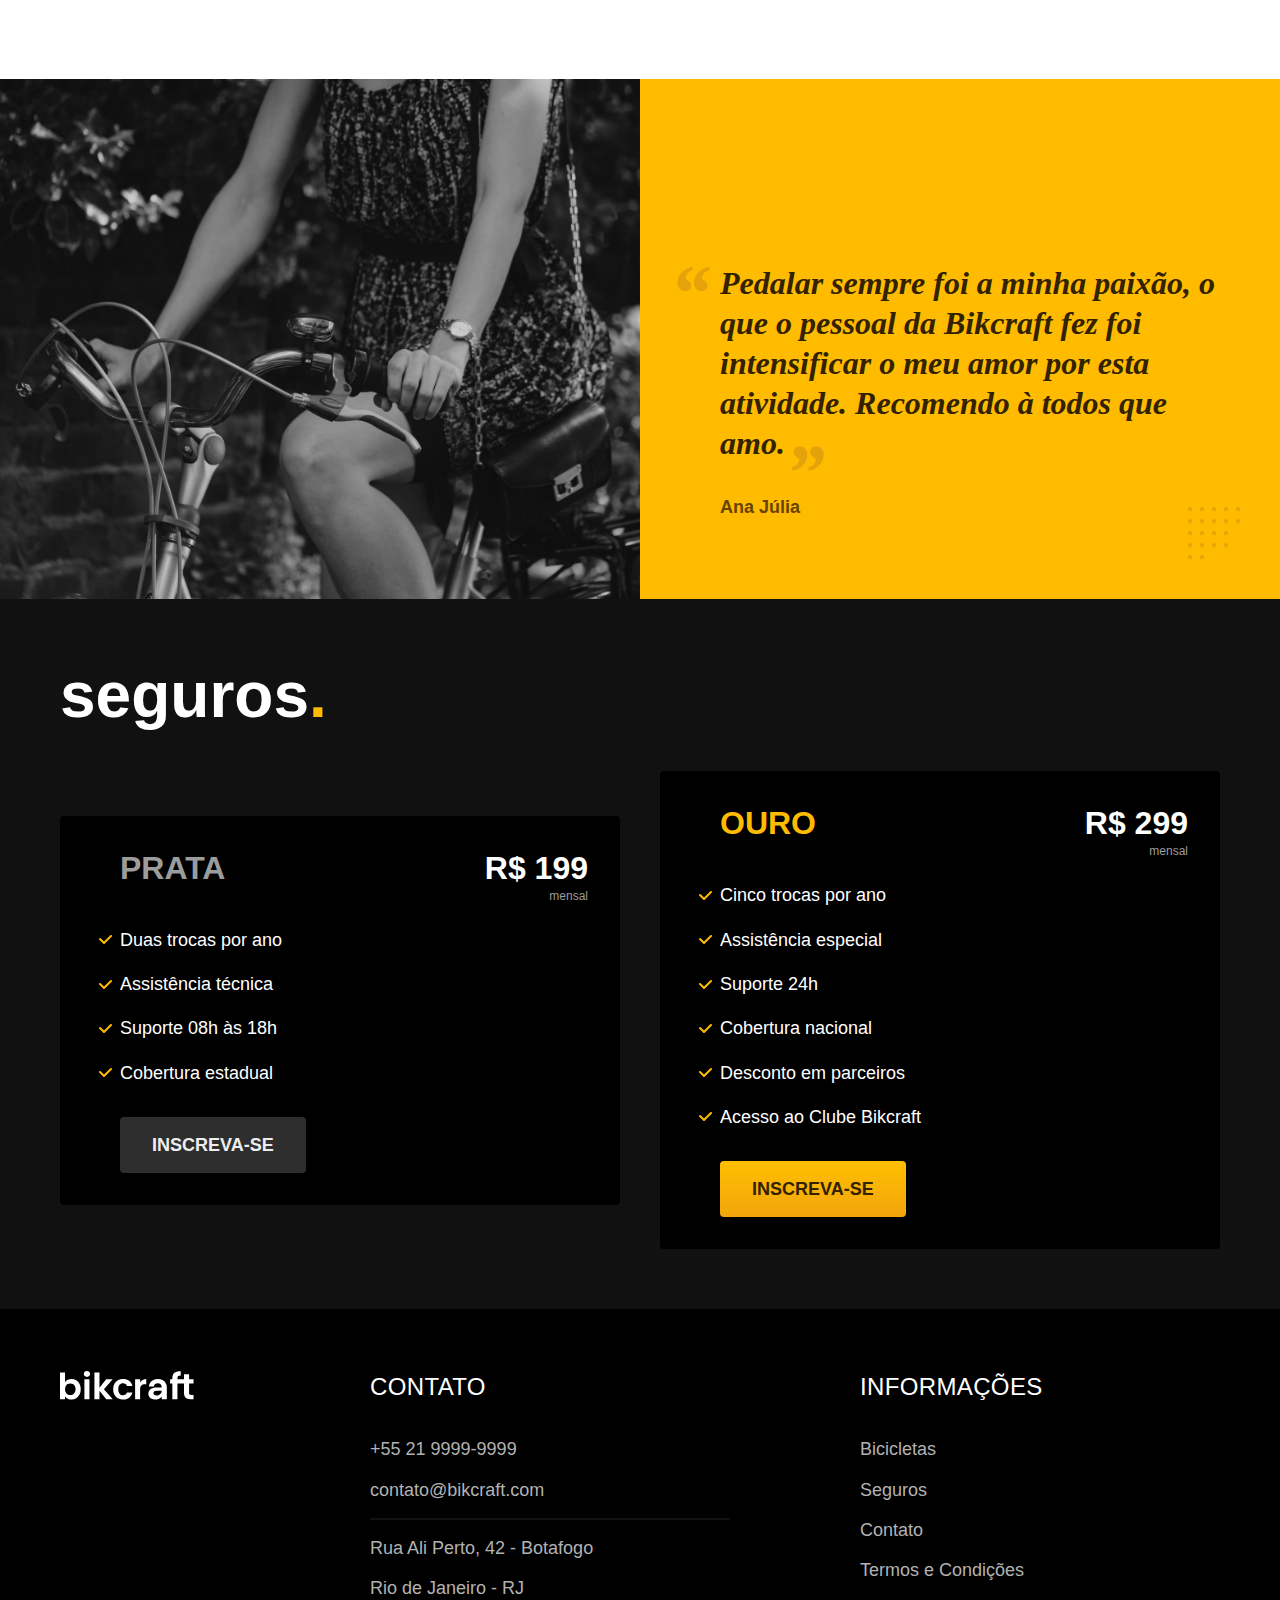
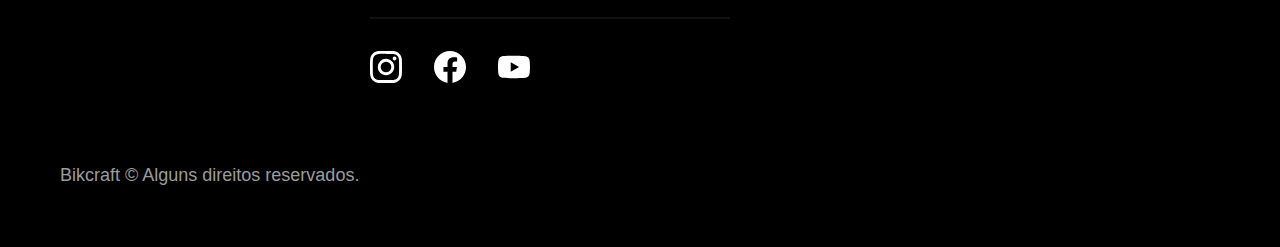
==== commit 9bb61c7c: "finalizando o site" ====
--- a/index.html
+++ b/index.html
@@ -1,193 +1,197 @@
-<!DOCTYPE html>
-<html lang="pt-br">
-
-<head>
-  <meta charset="UTF-8">
-  <title>Bikcraft - Bicicletas Elétricas</title>
-  <meta name="description" content="Bicicletas elétricas de alta precisão e qualidade, feitas sob medida para você. Explore o mundo na sua velocidade com a Bikcraft.">
-  <meta http-equiv="X-UA-Compatible" content="IE=edge">
-  <meta name="viewport" content="width=device-width, initial-scale=1.0">
-  <link rel="stylesheet" href="./css/style.css">
-  <link rel="preconnect" href="https://fonts.googleapis.com">
-  <link rel="preconnect" href="https://fonts.gstatic.com" crossorigin>
-  <link href="https://fonts.googleapis.com/css2?family=Merriweather:ital,wght@1,900&family=Poppins:wght@400;600&family=Roboto:wght@400;500&display=swap" rel="stylesheet">
-</head>
-
-<body>
-  <header class="header-bg">
-    <div class="header container">
-      <a href="./">
-        <img src="./img/bikcraft.svg" alt="Bikcraft">
-      </a>
-
-      <nav aria-label="primaria">
-        <ul class="header-menu font-1-m cor-0">
-          <li><a href="./bicicletas.html">Bicicletas</a></li>
-          <li><a href="./seguros.html">Seguros</a></li>
-          <li><a href="./contato.html">Contato</a></li>
-        </ul>
-      </nav>
-    </div>
-  </header>
-
-  <main class="introducao-bg">
-    <div class="introducao container">
-      <div class=" introducao-conteudo">
-        <h1 class="font-1-xxl cor-0">Bicicletas feitas sob medida<span class="cor-p1">.</span></h1>
-        <p class="font-2-l cor-5">Bicicletas elétricas de alta precisão e qualidade, feitas sob medida para você. Explore o mundo na sua velocidade com a Bikcraft.</p>
-        <a class="botao" href="./bicicletas.html">Escolha a sua</a>
-      </div>
-      <div>
-        <img src="./img/fotos/introducao.jpg" alt="Bicicleta Elétrica Preta">
-      </div>
-    </div>
-  </main>
-  <article class="bicicletas-lista">
-    <h2 class="container font-1-xxl">escolha a sua<span class="cor-p1">.</span></h2>
-    <ul>
-      <li>
-        <a href="./bicicletas/magic.html">
-          <img src="./img/bicicletas/magic-home.jpg" alt="Bicicleta Preta">
-          <h3 class="font-1-xl">Magic Might</h3>
-          <span class="font-2-m cor-8">R$ 2499</span>
-        </a>
-      </li>
-      <li>
-        <a href="./bicicletas/nimbus.html">
-          <img src="./img/bicicletas/nimbus-home.jpg" alt="Bicicleta Preta">
-          <h3 class="font-1-xl">Nimbus Stark</h3>
-          <span class="font-2-m cor-8">R$ 4999</span>
-        </a>
-      </li>
-      <li>
-        <a href="./bicicletas/nebula.html">
-          <img src="./img/bicicletas/nebula-home.jpg" alt="Bicicleta Preta">
-          <h3 class="font-1-xl">Nebula Cosmic</h3>
-          <span class="font-2-m cor-8">R$ 3999</span>
-        </a>
-      </li>
-    </ul>
-  </article>
-
-  <article class="tecnologia-bg">
-    <div class="tecnologia container">
-      <div class="tecnologia-conteudo">
-        <span class="font-2-l-b cor-5">Tecnologia Avançada</span>
-        <h2 class="font-1-xxl cor-0">Você escolhe as suas cores e componentes<span class="cor-p1">.</span></h2>
-        <p class="font-2-l cor-5">Cada Bikcraft é única e possui a sua identidade. As medidas serão exatas para o seu corpo e altura, garantindo maior conforto e ergonomia na sua pedalada. Você pode também personalizar completamente as suas cores.</p>
-        <a class="link" href="./bicicletas.html">Escolha um modelo</a>
-        <div class="tecnologia-vantagens">
-          <div>
-            <img src="./img/icones/eletrica.svg" alt="">
-            <h3 class="font-1-m cor-0">Motor Elétrico</h3>
-            <p class="font-2-s cor-5">Toda Bikcraft é equipada com um motor elétrico que possui duração de até 120h. A bateria é recarregada com a sua energia gasta ao pedalar.</p>
-          </div>
-          <div>
-            <img src="./img/icones/rastreador.svg" alt="">
-            <h3 class="font-1-m cor-0">Rastreador</h3>
-            <p class="font-2-s cor-5">Sabemos o quão preciosa é a sua Bikcraft, por isso adicionamos rastreadores e sistemas anti-furto para garantir o seu sossego.</p>
-          </div>
-        </div>
-      </div>
-      <div class="tecnologia-imagem">
-        <img src="./img/fotos/tecnologia.jpg" alt="">
-      </div>
-    </div>
-  </article>
-
-  <section class="parceiros" aria-label="Nossos Parceiros">
-    <h2 class="container font-1-xxl">Nossos parceiros<span class="cor-p1">.</span></h2>
-    <ul>
-      <li><img src="./img/parceiros/caravan.svg" alt="caravan"></li>
-      <li><img src="./img/parceiros/ranek.svg" alt="ranek"></li>
-      <li><img src="./img/parceiros/handel.svg" alt="handel"></li>
-      <li><img src="./img/parceiros/dogs.svg" alt="dogs"></li>
-      <li><img src="./img/parceiros/lescone.svg" alt="lescone"></li>
-      <li><img src="./img/parceiros/flexblog.svg" alt="flexblog"></li>
-      <li><img src="./img/parceiros/wildbeast.svg" alt="wildbeast"></li>
-      <li><img src="./img/parceiros/surfbot.svg" alt="surfbot"></li>
-    </ul>
-  </section>
-  <section class="depoimento" aria-label="Depoimento">
-    <div>
-      <img src="./img/fotos/depoimento.jpg" alt="Pessoa pedalando uma bicicleta bikcraft">
-    </div>
-    <div class="depoimento-conteudo">
-      <blockquote class="font-1-xl cor-p5">
-        <p>Pedalar sempre foi a minha paixão, o que o pessoal da Bikcraft fez foi intensificar o meu amor por esta atividade. Recomendo à todos que amo</p>
-      </blockquote>
-      <span class="font-1-m-b cor-p4">Ana Júlia</span>
-    </div>
-  </section>
-  <article class="seguros-bg">
-    <div class="seguros container">
-      <h2 class="font-1-xxl cor-0">Seguros<span class="cor-p1">.</span></h2>
-      <div class="seguros-item">
-        <h3 class="font-1-xl cor-6">PRATA</h3>
-        <span class="font-1-xl cor-0">R$ 199 <span class="font-1-xs cor-6">mensal</span> </span>
-        <ul class="font-2-m cor-0">
-          <li>Duas trocas por ano</li>
-          <li>Assistência técnica</li>
-          <li>Suporte 08h às 18h</li>
-          <li>Cobertura estadual</li>
-        </ul>
-        <a class="botao secundario" href="./orcamento.html">Inscreva-se</a>
-      </div>
-
-      <div class="seguros-item">
-        <h3 class="font-1-xl cor-p1">OURO</h3>
-        <span class="font-1-xl cor-0">R$ 299 <span class="font-1-xs cor-6">mensal</span> </span>
-        <ul class="font-2-m cor-0">
-          <li>Cinco trocas por ano</li>
-          <li>Assistência especial</li>
-          <li>Suporte 24h</li>
-          <li>Cobertura nacional</li>
-          <li>Desconto em parceiros</li>
-          <li>Acesso ao Clube Bikcraft</li>
-        </ul>
-        <a class="botao" href="./orcamento.html">Inscreva-se</a>
-      </div>
-
-    </div>
-  </article>
-
-  <footer class="footer-bg">
-    <div class="footer container">
-      <img src="./img/bikcraft.svg" alt="Bikcraft">
-      <div class="footer-contato">
-        <h3 class="font-2-l-b cor-0">Contato</h3>
-        <ul class="font-2-m cor-5">
-          <li><a href="tel:+5582999999999">+55 82 99999-9999</a></li>
-          <li><a href="mailto:contato@bikcraft.com"></a>contato@bikcraft.com</li>
-          <li>Rua Ali Perto, 42 - Poço</li>
-          <li>Maceió - AL</li>
-        </ul>
-        <div class="footer-redes">
-          <a href="./">
-            <img src="./img/redes/instagram.svg" alt="Instagram">
-          </a>
-          <a href="./">
-            <img src="./img/redes/facebook.svg" alt="Facebook">
-          </a>
-          <a href="./">
-            <img src="./img/redes/youtube.svg" alt="Youtube">
-          </a>
-        </div>
-      </div>
-      <div class="footer-informacoes">
-        <h3 class="font-2-l-b cor-0">Informações</h3>
-        <nav>
-          <ul class="font-1-m cor-5">
-            <li><a href="./bicicletas.html">Bicicletas</a></li>
-            <li><a href="./seguros.html">Seguros</a></li>
-            <li><a href="./contato.html">Contato</a></li>
-            <li><a href="./termos.html">Termos e Condições</a></li>
-          </ul>
-        </nav>
-      </div>
-      <p class="footer-copy font-2-m cor-6">Bikcraft © Alguns direitos reservados.</p>
-    </div>
-  </footer>
-</body>
-
+<!DOCTYPE html>
+<html lang="pt-br">
+
+<head>
+  <meta charset="UTF-8">
+  <meta name="viewport" content="width=device-width, initial-scale=1.0">
+
+  <title>Bikcraft - Bicicletas Elétricas</title>
+  <meta name="description" content="Bicicletas elétricas de alta precisão e qualidade, feitas sob medida para o cliente. Explore o mundo na sua velocidade com a Bikcraft.">
+
+  <link rel="preload" href="./css/style.css" as="style">
+  <link rel="stylesheet" href="./css/style.css">
+</head>
+
+<body>
+  <header class="header-bg">
+    <div class="header container">
+      <a href="./">
+        <img src="./img/bikcraft.svg" width="136" height="32" alt="Bikcraft">
+      </a>
+
+      <nav aria-label="primaria">
+        <ul class="header-menu font-1-m cor-0">
+          <li><a href="./bicicletas.html">Bicicletas</a></li>
+          <li><a href="./seguros.html">Seguros</a></li>
+          <li><a href="./contato.html">Contato</a></li>
+        </ul>
+      </nav>
+    </div>
+  </header>
+
+  <main class="introducao-bg">
+    <div class="introducao container">
+      <div class="introducao-conteudo">
+        <h1 class="font-1-xxl cor-0">Bicicletas feitas sob medida<span class="cor-p1">.</span></h1>
+        <p class="font-2-l cor-5">Bicicletas elétricas de alta precisão e qualidade, feitas sob medida para você. Explore o mundo na sua velocidade com a Bikcraft.</p>
+        <a class="botao" href="./bicicletas.html">Escolha a sua</a>
+      </div>
+      <picture>
+        <source media="(max-width: 800px)" srcset="./img/bicicletas/nimbus.jpg">
+        <img src="./img/fotos/introducao.jpg" width="1280" height="1600" alt="Bicicleta elétrica preta.">
+      </picture>
+    </div>
+  </main>
+
+  <article class="bicicletas-lista">
+    <h2 class="container font-1-xxl">escolha a sua<span class="cor-p1">.</span></h2>
+
+    <ul>
+      <li>
+        <a href="./bicicletas/magic.html">
+          <img src="./img/bicicletas/magic-home.jpg" alt="Bicicleta preta" width="920" height="1040">
+          <h3 class="font-1-xl">Magic Might</h3>
+          <span class="font-2-m cor-8">R$ 2499</span>
+        </a>
+      </li>
+      <li>
+        <a href="./bicicletas/nimbus.html">
+          <img src="./img/bicicletas/nimbus-home.jpg" alt="Bicicleta preta" width="920" height="1040">
+          <h3 class="font-1-xl">Nimbus Stark</h3>
+          <span class="font-2-m cor-8">R$ 4999</span>
+        </a>
+      </li>
+      <li>
+        <a href="./bicicletas/nebula.html">
+          <img src="./img/bicicletas/nebula-home.jpg" alt="Bicicleta preta" width="920" height="1040">
+          <h3 class="font-1-xl">Nebula Cosmic</h3>
+          <span class="font-2-m cor-8">R$ 3999</span>
+        </a>
+      </li>
+    </ul>
+  </article>
+
+  <article class="tecnologia-bg">
+    <div class="tecnologia container">
+      <div class="tecnologia-conteudo">
+        <span class="font-2-l-b cor-5">Tecnologia Avançada</span>
+        <h2 class="font-1-xxl cor-0">você escolhe as suas cores e componentes<span class="cor-p1">.</span></h2>
+        <p class="font-2-l cor-5">Cada Bikcraft é única e possui a sua identidade. As medidas serão exatas para o seu corpo e altura, garantindo maior conforto e ergonomia na sua pedalada. Você pode também personalizar completamente as suas cores.</p>
+        <a class="link" href="./bicicletas.html">Escolha um modelo</a>
+        <div class="tecnologia-vantagens">
+          <div>
+            <img src="./img/icones/eletrica.svg" width="24" height="24" alt="">
+            <h3 class="font-1-m cor-0">Motor Elétrico</h3>
+            <p class="font-2-s cor-5">Toda Bikcraft é equipada com um motor elétrico que possui duração de até 120h. A bateria é recarregada com a sua energia gasta ao pedalar.</p>
+          </div>
+          <div>
+            <img src="./img/icones/rastreador.svg" width="24" height="24" alt="">
+            <h3 class="font-1-m cor-0">Rastreador</h3>
+            <p class="font-2-s cor-5">Sabemos o quão preciosa é a sua Bikcraft, por isso adicionamos rastreadores e sistemas anti-furto para garantir o seu sossego.</p>
+          </div>
+        </div>
+      </div>
+      <div class="tecnologia-imagem">
+        <img src="./img/fotos/tecnologia.jpg" width="1200" height="1920" alt="">
+      </div>
+    </div>
+  </article>
+
+  <section class="parceiros" aria-label="Nossos Parceiros">
+    <h2 class="container font-1-xxl">nossos parceiros<span class="cor-p1">.</span></h2>
+
+    <ul>
+      <li><img src="./img/parceiros/caravan.svg" alt="Caravan" width="140" height="38"></li>
+      <li><img src="./img/parceiros/ranek.svg" alt="Ranek" width="149" height="36"></li>
+      <li><img src="./img/parceiros/handel.svg" alt="Handel" width="140" height="50"></li>
+      <li><img src="./img/parceiros/dogs.svg" alt="Dogs" width="152" height="39"></li>
+      <li><img src="./img/parceiros/lescone.svg" alt="LeScone" width="208" height="41"></li>
+      <li><img src="./img/parceiros/flexblog.svg" alt="FlexBlog" width="165" height="38"></li>
+      <li><img src="./img/parceiros/wildbeast.svg" alt="Wildbeast" width="196" height="34"></li>
+      <li><img src="./img/parceiros/surfbot.svg" alt="Surfbot" width="200" height="49"></li>
+    </ul>
+  </section>
+
+  <section class="depoimento" aria-label="Depoimento">
+    <div>
+      <img src="./img/fotos/depoimento.jpg" width="1560" height="1360" alt="Pessoa pedalando uma bicicleta Bikcraft">
+    </div>
+    <div class="depoimento-conteudo">
+      <blockquote class="font-1-xl cor-p5">
+        <p>Pedalar sempre foi a minha paixão, o que o pessoal da Bikcraft fez foi intensificar o meu amor por esta atividade. Recomendo à todos que amo.</p>
+      </blockquote>
+      <span class="font-1-m-b cor-p4">Ana Júlia</span>
+    </div>
+  </section>
+
+  <article class="seguros-bg">
+    <div class="seguros container">
+      <h2 class="font-1-xxl cor-0">seguros<span class="cor-p1">.</span></h2>
+      <div class="seguros-item">
+        <h3 class="font-1-xl cor-6">PRATA</h3>
+        <span class="font-1-xl cor-0">R$ 199 <span class="font-1-xs cor-6">mensal</span></span>
+        <ul class="font-2-m cor-0">
+          <li>Duas trocas por ano</li>
+          <li>Assistência técnica</li>
+          <li>Suporte 08h às 18h</li>
+          <li>Cobertura estadual</li>
+        </ul>
+        <a class="botao secundario" href="./orcamento.html">Inscreva-se</a>
+      </div>
+
+      <div class="seguros-item">
+        <h3 class="font-1-xl cor-p1">OURO</h3>
+        <span class="font-1-xl cor-0">R$ 299 <span class="font-1-xs cor-6">mensal</span></span>
+        <ul class="font-2-m cor-0">
+          <li>Cinco trocas por ano</li>
+          <li>Assistência especial</li>
+          <li>Suporte 24h</li>
+          <li>Cobertura nacional</li>
+          <li>Desconto em parceiros</li>
+          <li>Acesso ao Clube Bikcraft</li>
+        </ul>
+        <a class="botao" href="./orcamento.html">Inscreva-se</a>
+      </div>
+    </div>
+  </article>
+
+  <footer class="footer-bg">
+    <div class="footer container">
+      <img src="./img/bikcraft.svg" width="136" height="32" alt="Bikcraft">
+      <div class="footer-contato">
+        <h3 class="font-2-l-b cor-0">Contato</h3>
+        <ul class="font-2-m cor-5">
+          <li><a href="tel:+552199999999">+55 21 9999-9999</a></li>
+          <li><a href="mailto:contato@bikcraft.com">contato@bikcraft.com</a></li>
+          <li>Rua Ali Perto, 42 - Botafogo</li>
+          <li>Rio de Janeiro - RJ</li>
+        </ul>
+        <div class="footer-redes">
+          <a href="./">
+            <img src="./img/redes/instagram.svg" width="32" height="32" alt="Instagram">
+          </a>
+          <a href="./">
+            <img src="./img/redes/facebook.svg" width="32" height="32" alt="Facebook">
+          </a>
+          <a href="./">
+            <img src="./img/redes/youtube.svg" width="32" height="32" alt="Youtube">
+          </a>
+        </div>
+      </div>
+      <div class="footer-informacoes">
+        <h3 class="font-2-l-b cor-0">Informações</h3>
+        <nav>
+          <ul class="font-1-m cor-5">
+            <li><a href="./bicicletas.html">Bicicletas</a></li>
+            <li><a href="./seguros.html">Seguros</a></li>
+            <li><a href="./contato.html">Contato</a></li>
+            <li><a href="./termos.html">Termos e Condições</a></li>
+          </ul>
+        </nav>
+      </div>
+      <p class="footer-copy font-2-m cor-6">Bikcraft © Alguns direitos reservados.</p>
+    </div>
+  </footer>
+</body>
+
 </html>--- a/css/style.css
+++ b/css/style.css
@@ -1,21 +1,39 @@
-@import "./global/global.css";
-@import "./utilidades/tipografia.css";
-@import "./utilidades/cores.css";
-
-@import "./global/header.css";
-@import "./global/footer.css";
-
-/* Utilidades */
-@import "./utilidades/componentes.css";
-
-/* Home */
-@import "./home/introducao.css";
-@import "./home/tecnologia.css";
-@import "./home/parceiros.css";
-@import "./home/depoimento.css";
-
-/* Bicicletas */
-@import "./bicicletas/bicicletas-lista.css";
-
-/* Seguros */
-@import "./seguros/seguros.css";
+@import "./global/global.css";
+@import "./utilidades/tipografia.css";
+@import "./utilidades/cores.css";
+
+@import "./global/header.css";
+@import "./global/footer.css";
+
+/* Utilidades */
+@import "./utilidades/componentes.css";
+@import "./utilidades/formulario.css";
+
+/* Home */
+@import "./home/introducao.css";
+@import "./home/tecnologia.css";
+@import "./home/parceiros.css";
+@import "./home/depoimento.css";
+
+/* Bicicletas */
+@import "./bicicletas/bicicletas-lista.css";
+@import "./bicicletas/bicicletas.css";
+
+/* Bicicleta */
+@import "./bicicleta/bicicleta.css";
+@import "./bicicleta/seguro.css";
+
+/* Seguros */
+@import "./seguros/seguros.css";
+@import "./seguros/vantagens.css";
+@import "./seguros/perguntas.css";
+
+/* Contato */
+@import "./contato/contato.css";
+@import "./contato/lojas.css";
+
+/* Contato */
+@import "./orcamento/orcamento.css";
+
+/* Termos */
+@import "./termos/termos.css";
--- a/css/style.css
+++ b/css/style.css
@@ -1,21 +1,39 @@
-@import "./global/global.css";
-@import "./utilidades/tipografia.css";
-@import "./utilidades/cores.css";
-
-@import "./global/header.css";
-@import "./global/footer.css";
-
-/* Utilidades */
-@import "./utilidades/componentes.css";
-
-/* Home */
-@import "./home/introducao.css";
-@import "./home/tecnologia.css";
-@import "./home/parceiros.css";
-@import "./home/depoimento.css";
-
-/* Bicicletas */
-@import "./bicicletas/bicicletas-lista.css";
-
-/* Seguros */
-@import "./seguros/seguros.css";
+@import "./global/global.css";
+@import "./utilidades/tipografia.css";
+@import "./utilidades/cores.css";
+
+@import "./global/header.css";
+@import "./global/footer.css";
+
+/* Utilidades */
+@import "./utilidades/componentes.css";
+@import "./utilidades/formulario.css";
+
+/* Home */
+@import "./home/introducao.css";
+@import "./home/tecnologia.css";
+@import "./home/parceiros.css";
+@import "./home/depoimento.css";
+
+/* Bicicletas */
+@import "./bicicletas/bicicletas-lista.css";
+@import "./bicicletas/bicicletas.css";
+
+/* Bicicleta */
+@import "./bicicleta/bicicleta.css";
+@import "./bicicleta/seguro.css";
+
+/* Seguros */
+@import "./seguros/seguros.css";
+@import "./seguros/vantagens.css";
+@import "./seguros/perguntas.css";
+
+/* Contato */
+@import "./contato/contato.css";
+@import "./contato/lojas.css";
+
+/* Contato */
+@import "./orcamento/orcamento.css";
+
+/* Termos */
+@import "./termos/termos.css";
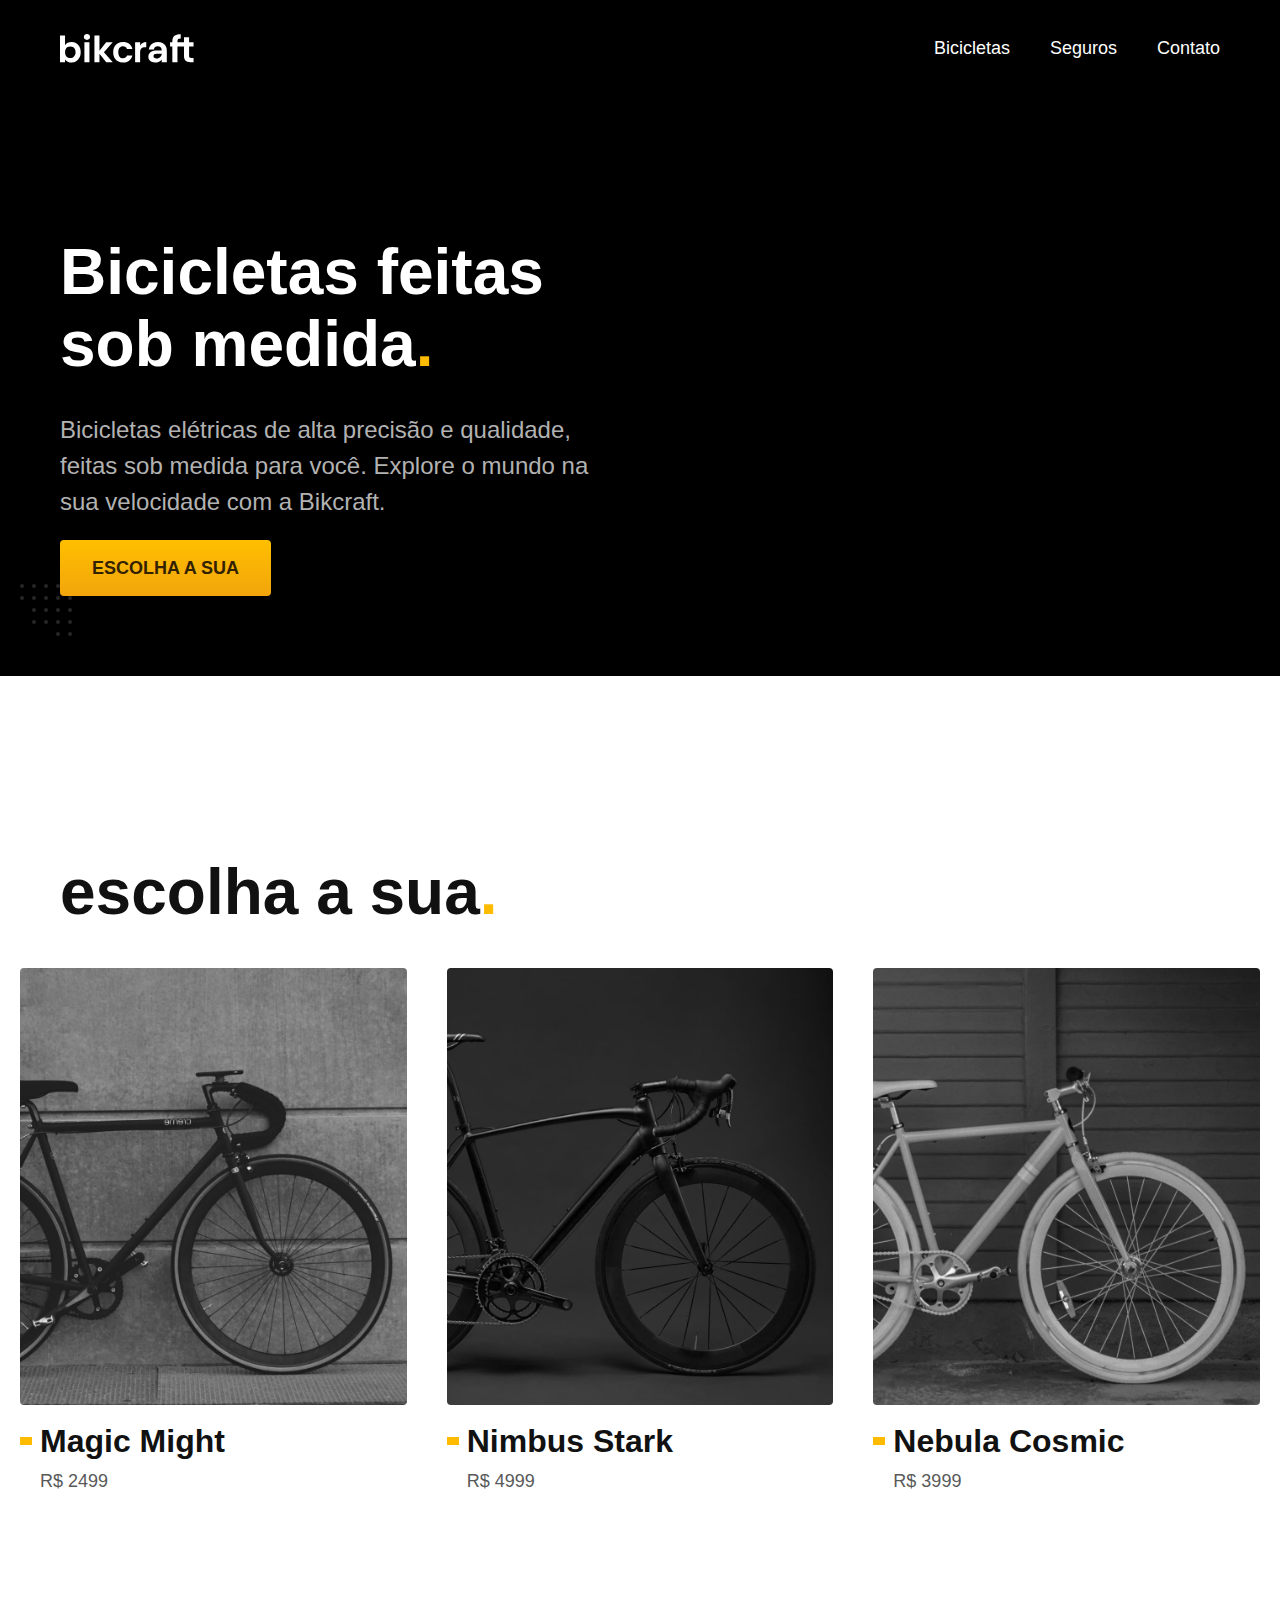
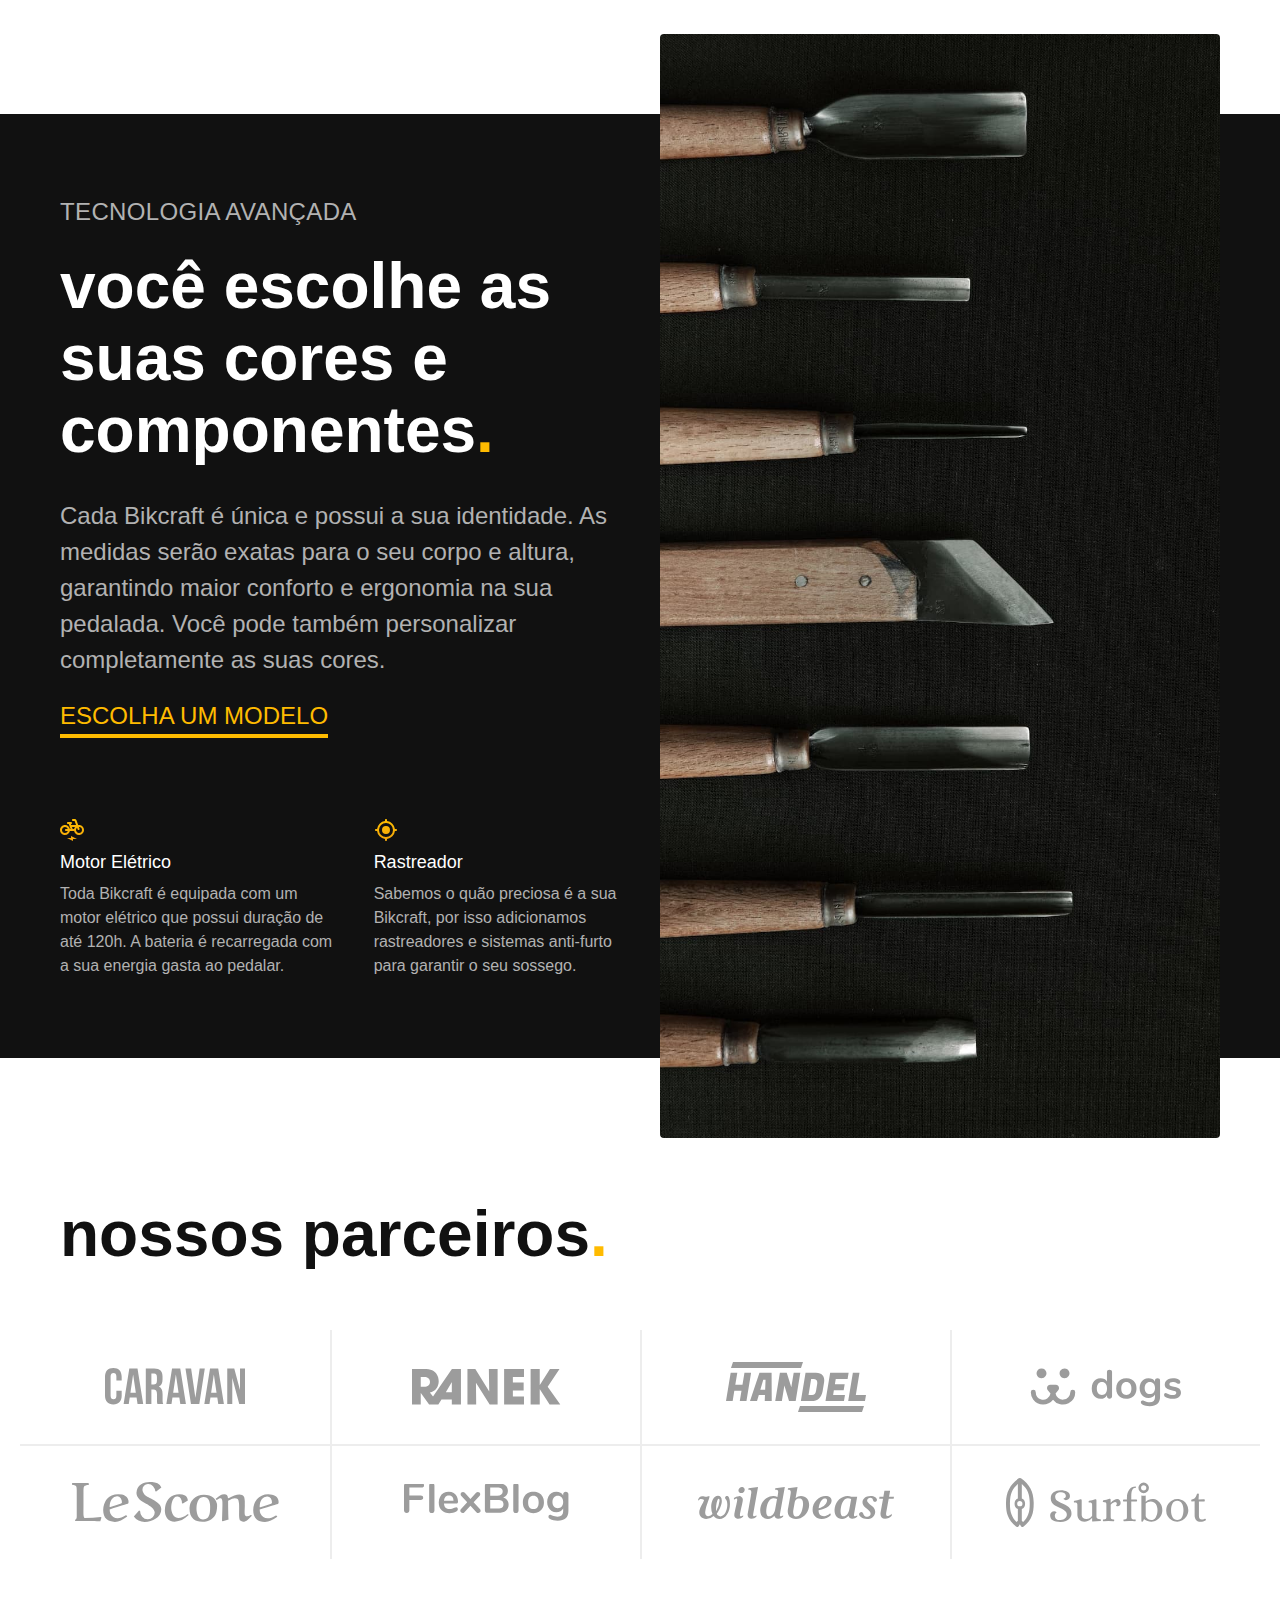
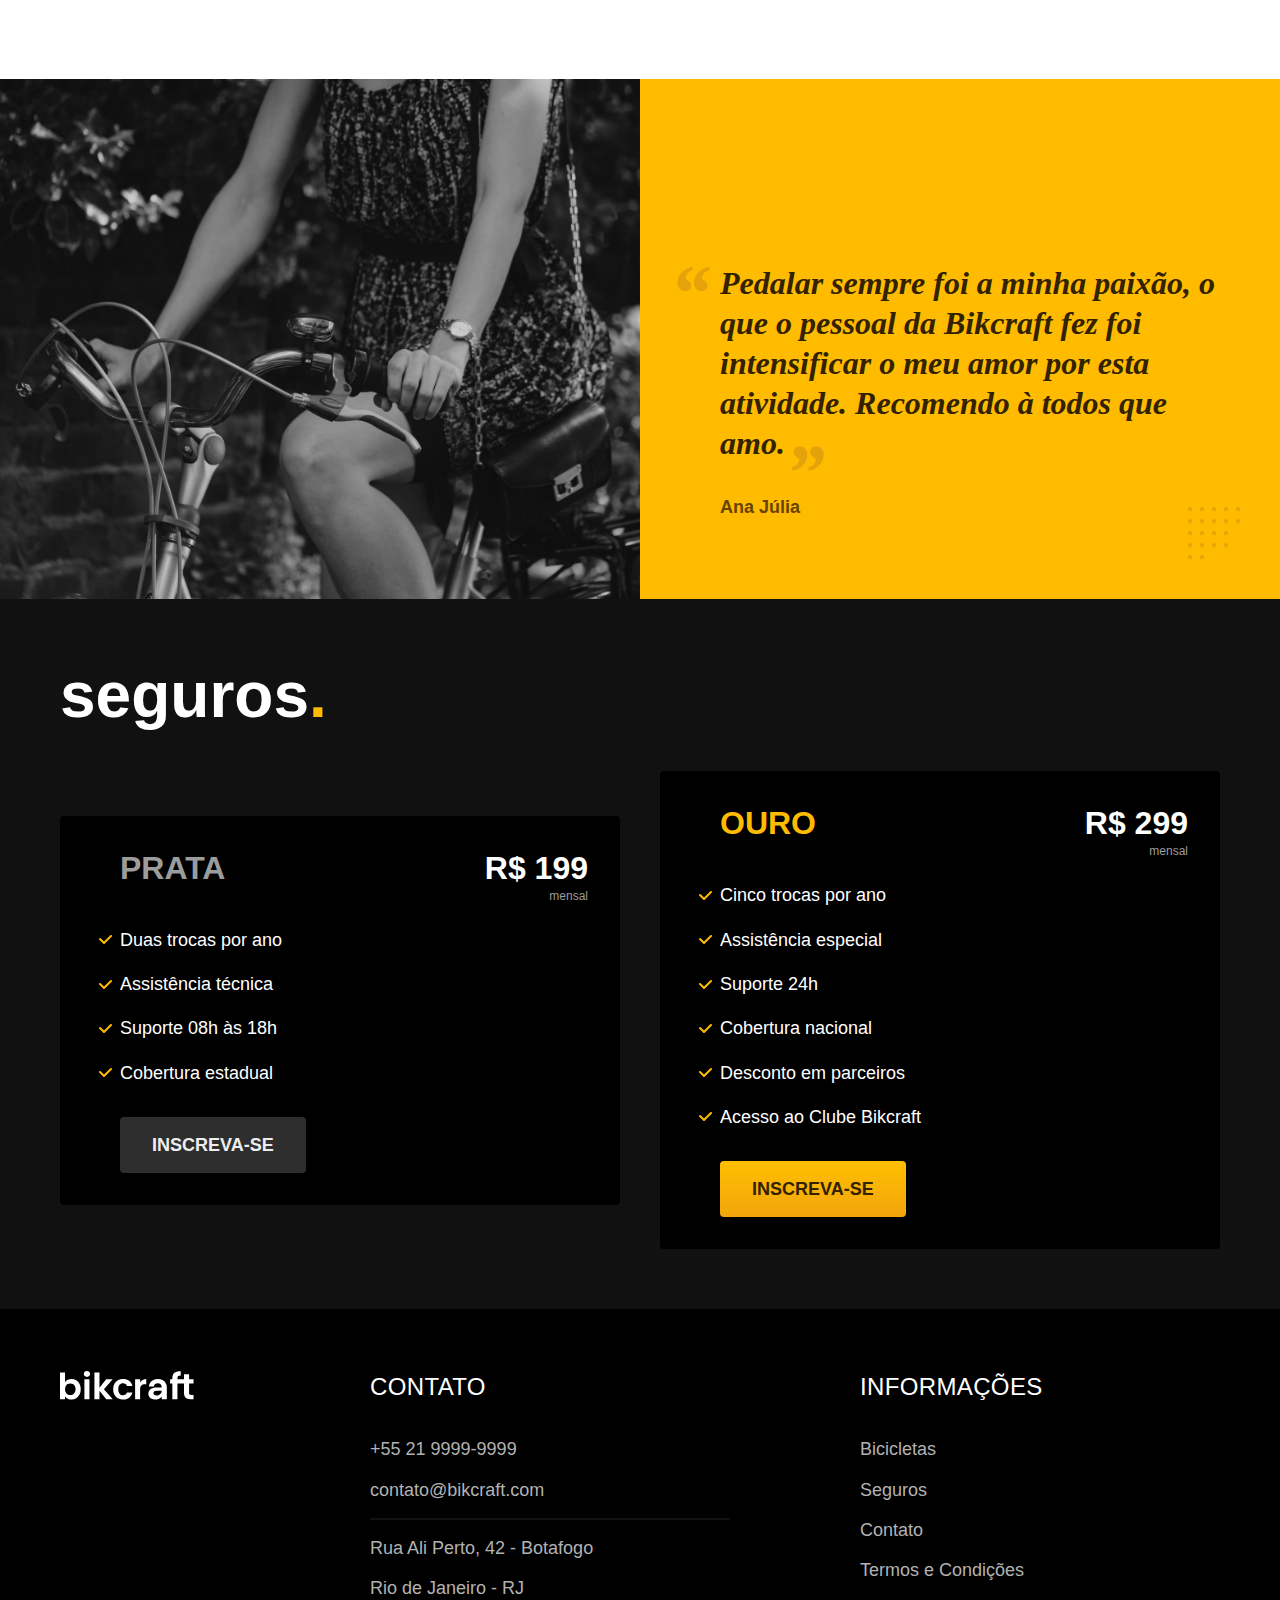
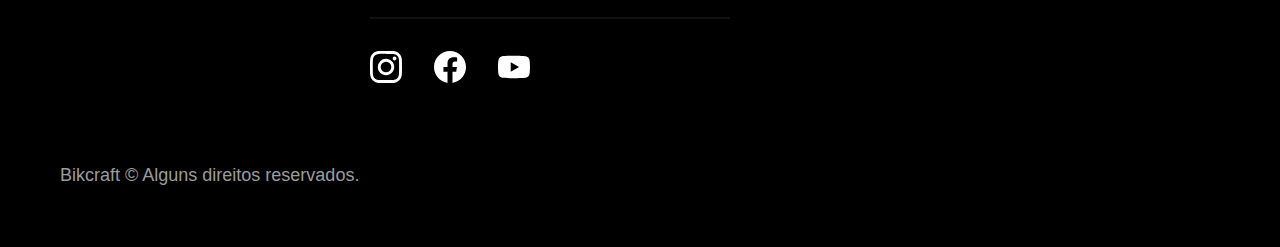
==== commit 494e2583: "add javascript no site" ====
--- a/index.html
+++ b/index.html
@@ -32,11 +32,11 @@
   <main class="introducao-bg">
     <div class="introducao container">
       <div class="introducao-conteudo">
-        <h1 class="font-1-xxl cor-0">Bicicletas feitas sob medida<span class="cor-p1">.</span></h1>
-        <p class="font-2-l cor-5">Bicicletas elétricas de alta precisão e qualidade, feitas sob medida para você. Explore o mundo na sua velocidade com a Bikcraft.</p>
-        <a class="botao" href="./bicicletas.html">Escolha a sua</a>
-      </div>
-      <picture>
+        <h1 class="font-1-xxl cor-0 fadeInDown" data-anime="200">Bicicletas feitas sob medida<span class="cor-p1">.</span></h1>
+        <p class="font-2-l cor-5 fadeInDown" data-anime="400">Bicicletas elétricas de alta precisão e qualidade, feitas sob medida para você. Explore o mundo na sua velocidade com a Bikcraft.</p>
+        <a class="botao fadeInDown" data-anime="600" href="./bicicletas.html">Escolha a sua</a>
+      </div>
+      <picture data-anime="800" class="fadeInDown">
         <source media="(max-width: 800px)" srcset="./img/bicicletas/nimbus.jpg">
         <img src="./img/fotos/introducao.jpg" width="1280" height="1600" alt="Bicicleta elétrica preta.">
       </picture>
@@ -192,6 +192,9 @@
       <p class="footer-copy font-2-m cor-6">Bikcraft © Alguns direitos reservados.</p>
     </div>
   </footer>
+
+  <script src="./js/plugins/simple-anime.js"></script>
+  <script src="./js/script.js"></script>
 </body>
 
 </html>--- a/css/style.css
+++ b/css/style.css
@@ -1,6 +1,7 @@
 @import "./global/global.css";
 @import "./utilidades/tipografia.css";
 @import "./utilidades/cores.css";
+@import "./utilidades/animacao.css";
 
 @import "./global/header.css";
 @import "./global/footer.css";
--- a/css/style.css
+++ b/css/style.css
@@ -1,6 +1,7 @@
 @import "./global/global.css";
 @import "./utilidades/tipografia.css";
 @import "./utilidades/cores.css";
+@import "./utilidades/animacao.css";
 
 @import "./global/header.css";
 @import "./global/footer.css";
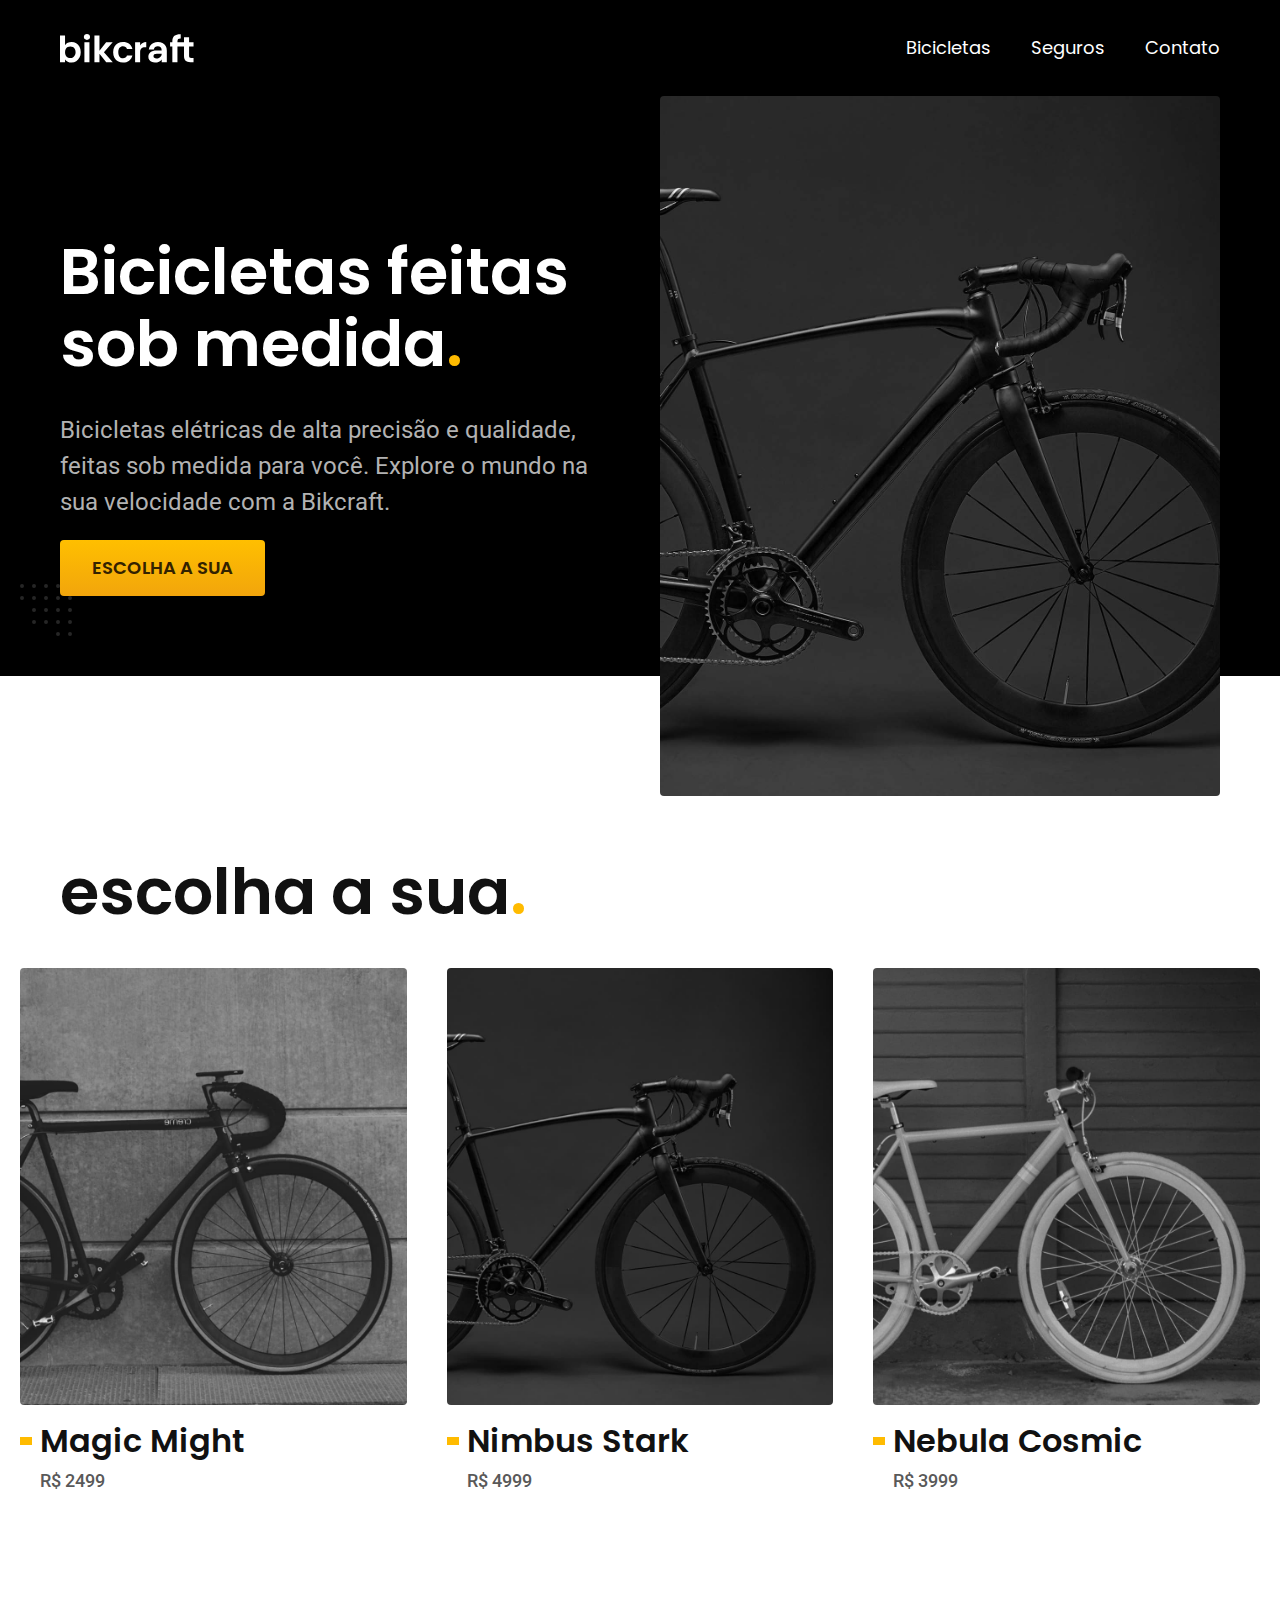
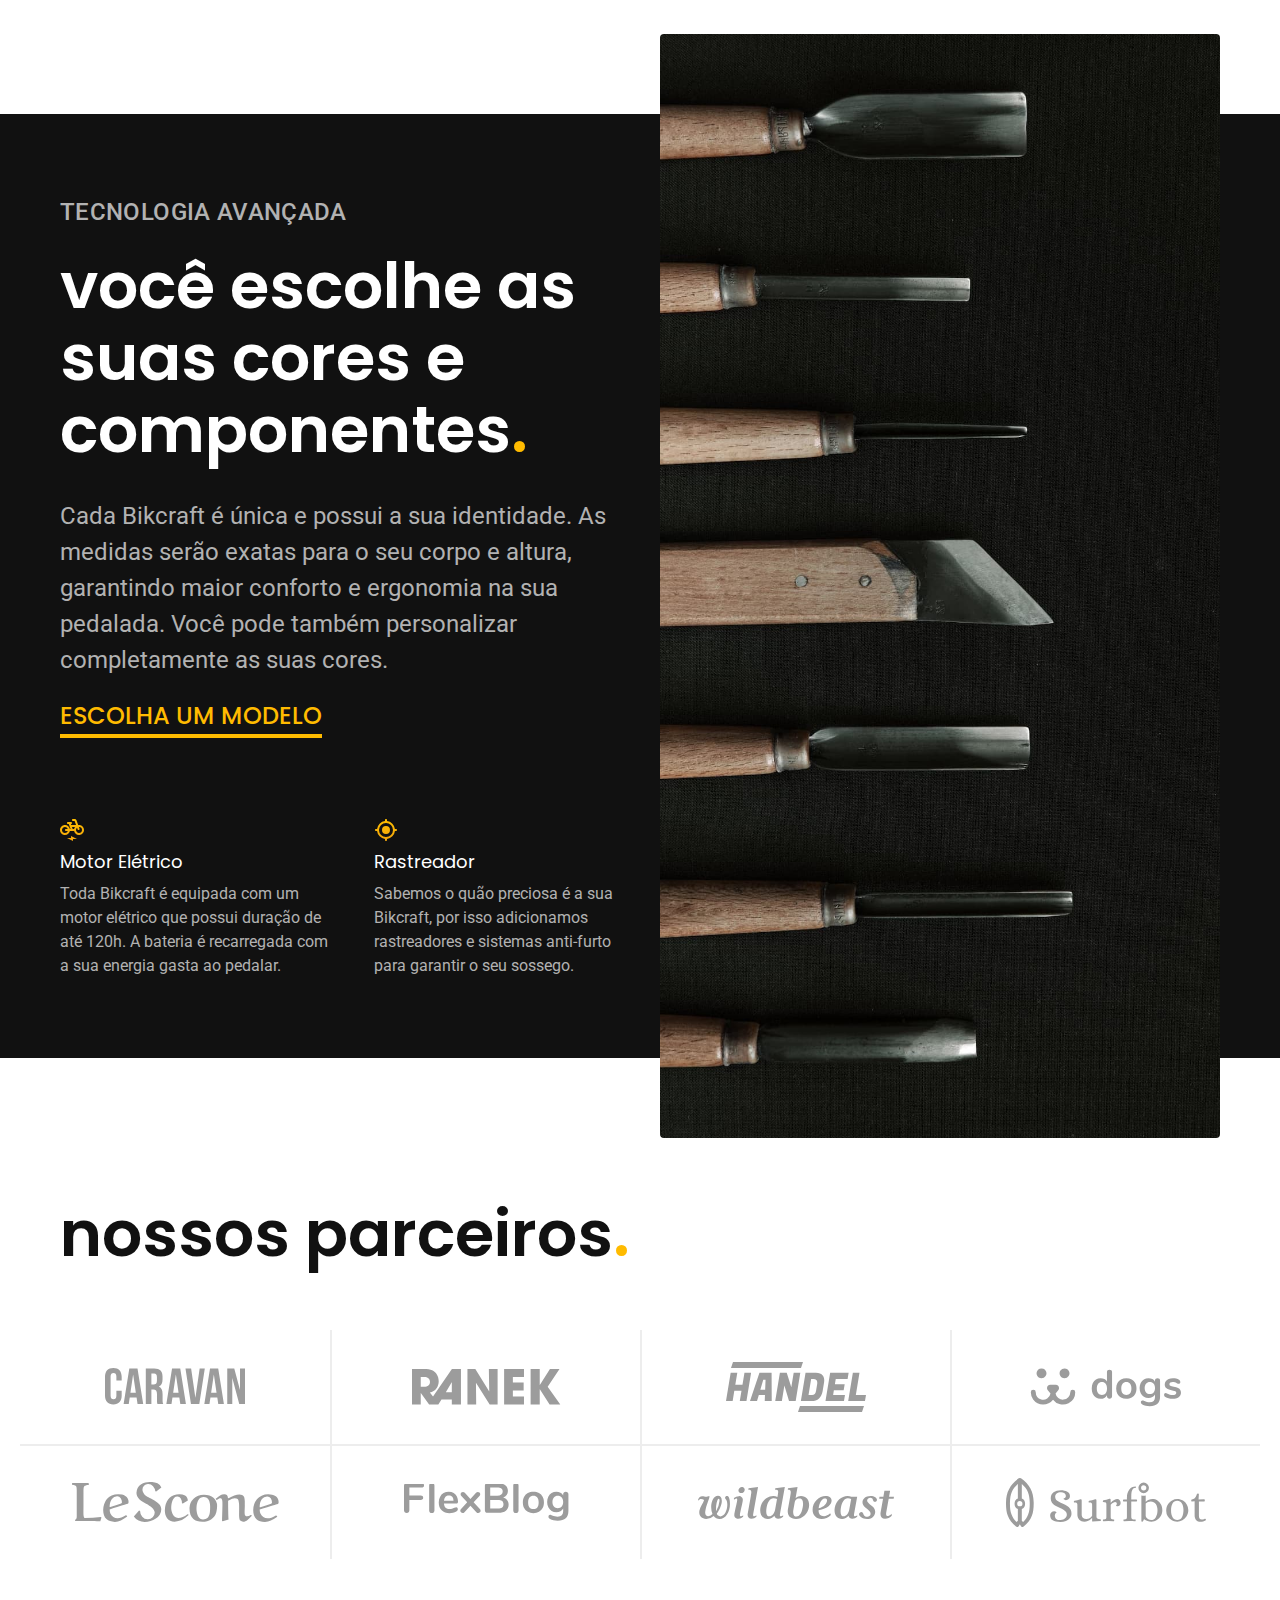
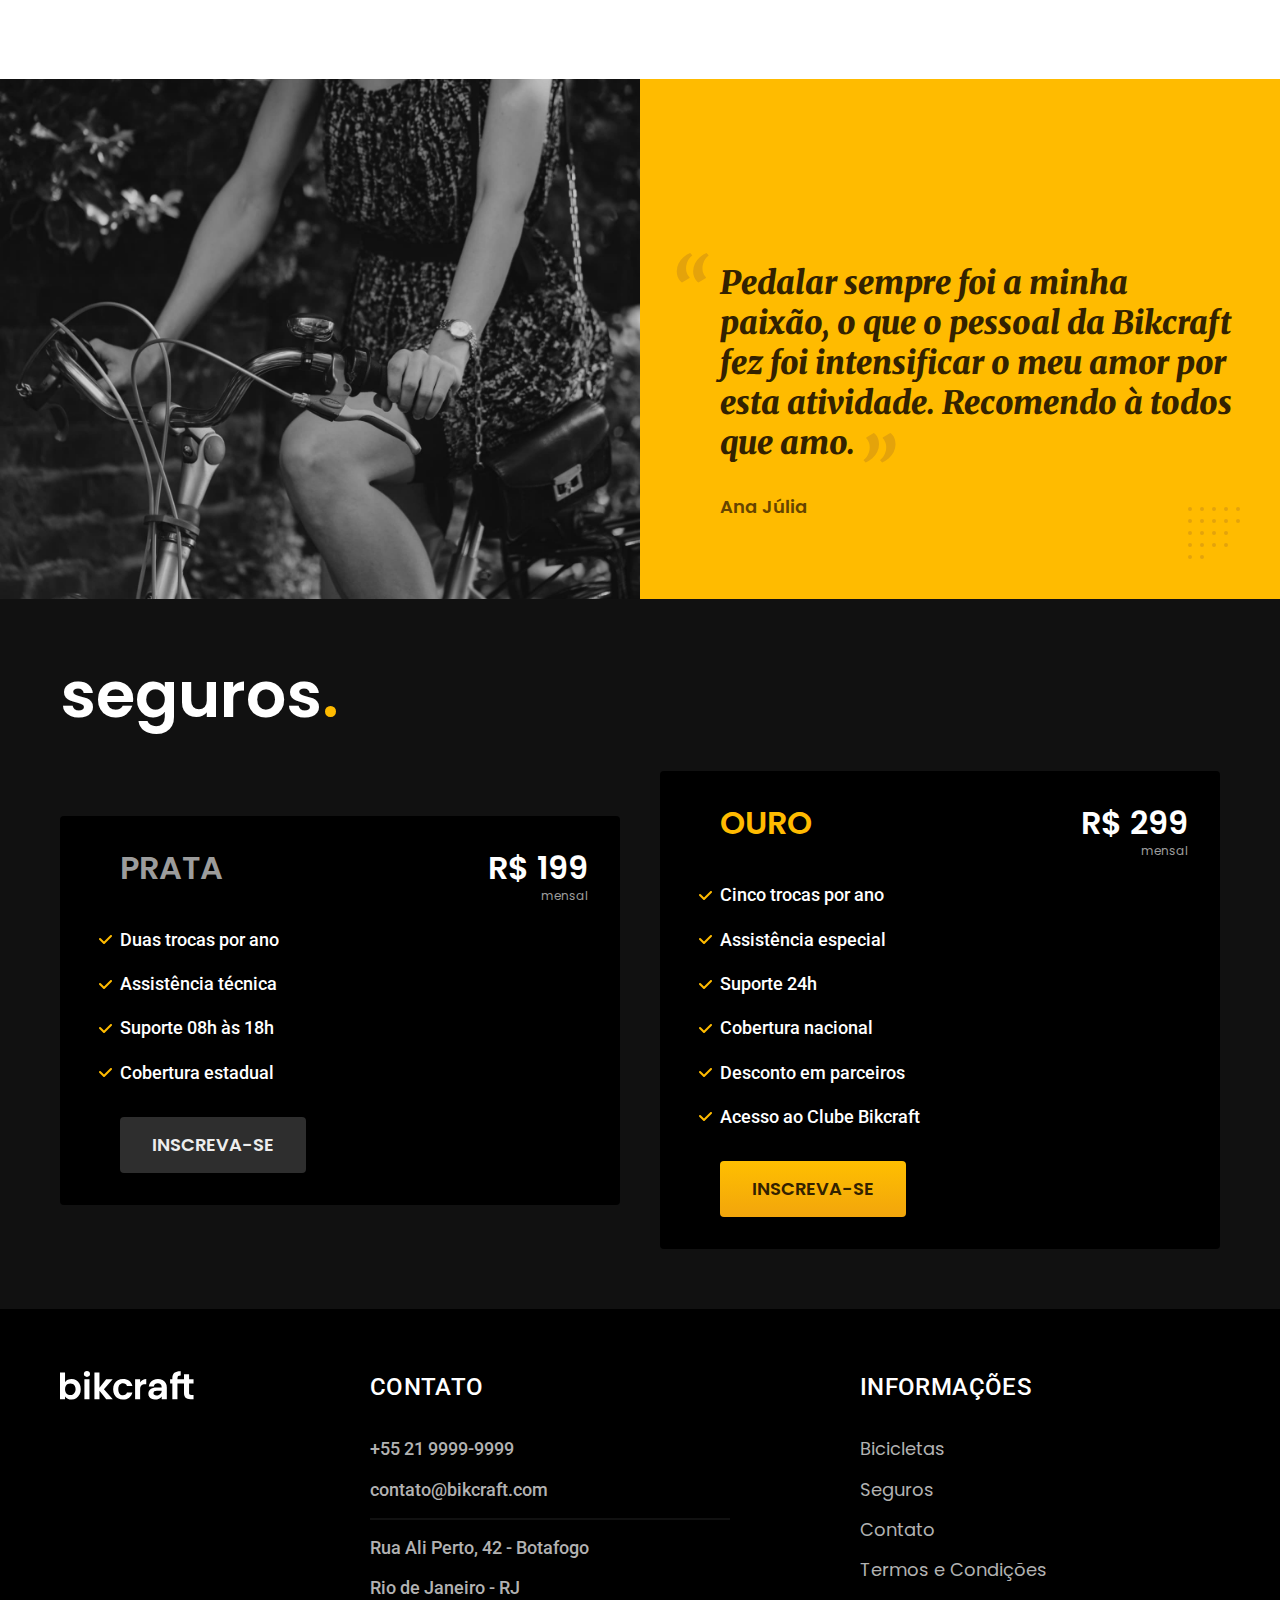
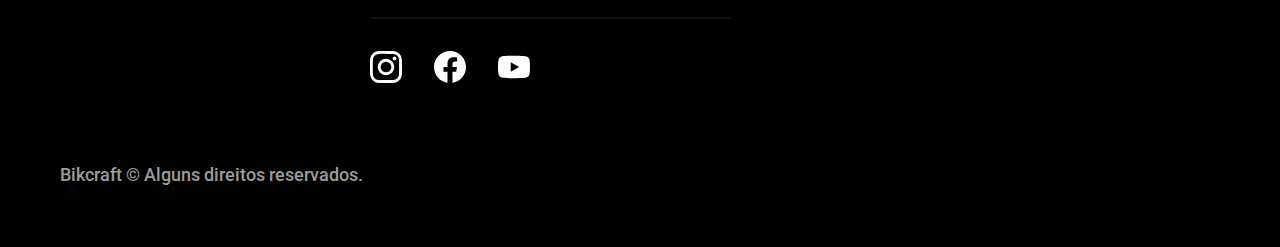
==== commit 5e3f8c2b: "add favicon, fonts e javascript" ====
--- a/index.html
+++ b/index.html
@@ -8,8 +8,15 @@
   <title>Bikcraft - Bicicletas Elétricas</title>
   <meta name="description" content="Bicicletas elétricas de alta precisão e qualidade, feitas sob medida para o cliente. Explore o mundo na sua velocidade com a Bikcraft.">
 
-  <link rel="preload" href="./css/style.css" as="style">
-  <link rel="stylesheet" href="./css/style.css">
+  <link rel="icon" href="./favicon.svg" type="image/svg+xml">
+  <link rel="preload" href="./css/style.min.css" as="style">
+  <link rel="stylesheet" href="./css/style.min.css">
+
+  <script>document.documentElement.classList.add('js');</script>
+
+  <link rel="preconnect" href="https://fonts.googleapis.com">
+  <link rel="preconnect" href="https://fonts.gstatic.com" crossorigin>
+  <link href="https://fonts.googleapis.com/css2?family=Merriweather:ital,wght@1,900&family=Poppins:wght@400;600&family=Roboto:wght@400;500&display=swap" rel="stylesheet">
 </head>
 
 <body>
--- a/css/style.min.css
+++ b/css/style.min.css
@@ -0,0 +1 @@
+body{margin:0;font-family:Arial,Helvetica,sans-serif;color:#111}blockquote,dd,h1,h2,h3,h4,p,ul{margin:0}ul{padding:0;list-style:none}a{text-decoration:none;color:inherit}img{max-width:100%;height:auto;display:block}img[src$=".jpg"]{border-radius:4px}.font-1-xs{font:400 0.75rem/1.35 Poppins,sans-serif}.font-2-xs{font:400 0.875rem/1.43 Roboto,sans-serif}.font-1-s{font:400 1rem/1.5 Poppins,sans-serif}.font-2-s{font:400 1rem/1.5 Roboto,sans-serif}.font-1-m,.font-1-m-b{font:400 1.125rem/1.35 Poppins,sans-serif}.font-1-m-b{font-weight:600}.font-2-m{font:500 1.125rem/1.35 Roboto,sans-serif}.font-1-l{font:400 1.5rem/1.5 Poppins,sans-serif}.font-2-l,.font-2-l-b{font:400 1.5rem/1.5 Roboto,sans-serif}.font-2-l-b{font-weight:500;letter-spacing:.015em;text-transform:uppercase}.font-1-xl{font:600 2rem/1.25 Poppins,sans-serif}.font-2-xl{font:500 2rem/1.25 Roboto,sans-serif}.font-1-xxl{font:600 4rem/1.125 Poppins,sans-serif}@media (max-width:1200px){.font-1-xxl{font-size:3rem}.font-2-l,.font-2-l-b{font-size:1.125rem}}@media (max-width:800px){.font-1-xxl{font-size:2rem}.font-1-xl,.font-2-xl{font-size:1.5rem}}:root{--cor-0:#ffffff;--cor-1:#f7f7f7;--cor-2:#ededed;--cor-3:#dedede;--cor-4:#cccccc;--cor-5:#b2b2b2;--cor-6:#9c9c9c;--cor-7:#717171;--cor-8:#595959;--cor-9:#404040;--cor-10:#2e2e2e;--cor-11:#111111;--cor-12:#000000;--cor-p1:#ffbb00;--cor-p2:#e4a30b;--cor-p3:#a66f00;--cor-p4:#664400;--cor-p5:#332200}.cor-0{color:var(--cor-0)}.cor-1{color:var(--cor-1)}.cor-2{color:var(--cor-2)}.cor-3{color:var(--cor-3)}.cor-4{color:var(--cor-4)}.cor-5{color:var(--cor-5)}.cor-6{color:var(--cor-6)}.cor-7{color:var(--cor-7)}.cor-8{color:var(--cor-8)}.cor-9{color:var(--cor-9)}.cor-10{color:var(--cor-10)}.cor-11{color:var(--cor-11)}.cor-12{color:var(--cor-12)}.cor-p1{color:var(--cor-p1)}.cor-p2{color:var(--cor-p2)}.cor-p3{color:var(--cor-p3)}.cor-p4{color:var(--cor-p4)}.cor-p5{color:var(--cor-p5)}.js .fadeInDown{transform:translate3d(0,-20px,0)}.js .fadeInUp{transform:translate3d(0,20px,0)}.js .fadeInRight{transform:translate3d(20px,0,0)}.js .fadeInLeft{transform:translate3d(-20px,0,0)}.js [data-anime]{opacity:0}.js .anime{opacity:1;transform:none;transition:transform .8s,opacity .8s}.header-bg{background-color:var(--cor-12)}.header{display:flex;flex-wrap:wrap;gap:20px;justify-content:space-between;align-items:center;padding-top:20px;padding-bottom:20px}.header-menu{display:flex;flex-wrap:wrap;gap:40px}.header-menu a{display:inline-block;padding:16px 0;position:relative}.header-menu a:after{content:"";display:block;height:2px;width:0;background:var(--cor-0);margin-top:4px;transition:.3s;position:absolute}.header-menu a.ativo::after,.header-menu a:hover:after{width:100%}@media (max-width:800px){.header-menu{gap:20px}.header-menu a{background:var(--cor-11);padding:12px 16px;border-radius:4px}.header-menu a:hover{background-color:var(--cor-10)}.header a:after{display:none}}@media (max-width:600px){.header-menu{gap:12px}.header-menu a{padding:8px 12px;font-size:14px}}.footer-bg{background-color:var(--cor-12)}.footer{display:grid;grid-template-columns:3fr 5fr 4fr;gap:40px;padding-top:60px;padding-bottom:60px}.footer h3{margin-bottom:32px}.footer-contato ul{margin-bottom:32px}.footer-contato li:nth-child(even):after{content:"";display:block;max-width:360px;height:2px;background:var(--cor-11);margin-top:16px}.footer li{margin-bottom:16px}.footer-redes{display:flex;gap:32px}.footer a:hover{color:var(--cor-0)}.footer-copy{grid-column:1/-1;margin-top:40px}@media (max-width:800px){.footer>img{display:none}.footer{grid-template-columns:1fr 1fr}}@media (max-width:600px){.footer{grid-template-columns:1fr;gap:60px}.footer-copy{margin-top:0}}.container{box-sizing:border-box;max-width:1200px;padding-left:20px;padding-right:20px;margin-left:auto;margin-right:auto}.botao{display:inline-block;padding:16px 32px;background:linear-gradient(#ffbf00,#f2a50c);border-radius:4px;box-shadow:0 1px 2px rgba(0,0,0,.1);text-transform:uppercase;color:var(--cor-p5);font:600 1.125rem/1.35 Poppins,sans-serif;max-width:max-content;border:none;cursor:pointer}.botao:hover{background:linear-gradient(#ffb60d,#e59317)}.botao.secundario{background:var(--cor-10);color:var(--cor-2)}.botao.secundario:hover{background:var(--cor-9)}.botao.seta{display:flex;align-items:center}.botao.seta::after{content:"";display:inline-block;width:18px;height:10px;margin-left:12px;background:url("../img/icones/seta.svg");transition:transform .2s}.botao.seta:hover::after{transform:translateX(4px)}@media (max-width:600px){.botao{padding:12px 16px;font-size:1rem}}.link{display:inline-block;color:var(--cor-p1);font:500 1.5rem/1.5 Poppins,sans-serif;text-transform:uppercase}.link::after{content:"";display:block;width:100%;height:4px;background-color:currentColor}.link:hover{color:var(--cor-0)}.titulo-bg{padding-top:60px;padding-bottom:60px;background-color:var(--cor-11)}.titulo{background:url("../img/dec/top-right.svg") no-repeat top right 20px}.titulo p{margin-bottom:4px}@media (max-width:800px){.titulo-bg{padding-top:40px;padding-bottom:40px}.titulo p{font-size:1rem;text-transform:lowercase;font-weight:400}}.form{display:grid;grid-template-columns:1fr 1fr;gap:20px}.form label{display:block;font:400 1rem/1.5 Poppins,sans-serif;margin-bottom:4px}.form .col-2{grid-column:span 2}.form input[type=email],.form input[type=text],.form textarea{font:400 1rem/1.5 Roboto,sans-serif;background:var(--cor-1);border:1px solid var(--cor-2);padding:12px;border-radius:4px;width:100%;box-sizing:border-box}.form input[type=email]:focus,.form input[type=text]:focus,.form textarea:focus{outline:0;border-color:var(--cor-p1);background:var(--cor-0);box-shadow:0 0 0 2px #fea}@media (max-width:600px){.form{grid-template-columns:1fr}.form .col-2{grid-column:1}}.introducao-bg{background:var(--cor-12) url("../img/dec/bottom-left.svg") no-repeat bottom 160px left 20px;box-shadow:inset 0 -120px var(--cor-0)}.introducao{display:grid;grid-template-columns:1fr 1fr;gap:0 40px}.introducao-conteudo{align-self:end;padding-bottom:200px}.introducao img{width:100%;height:100%;object-fit:cover;border-radius:4px}.introducao h1{margin-bottom:32px}.introducao p{margin-bottom:20px}@media (max-width:800px){.introducao-bg{background:var(--cor-11);padding-top:40px;box-shadow:inset 0 -60px #fff}.introducao{grid-template-columns:1fr;gap:32px}.introducao-conteudo{padding-bottom:0}.introducao h1{margin-bottom:16px}.introducao img{height:300px;width:100%}}.tecnologia-bg{background-color:var(--cor-11);box-shadow:inset 0 80px var(--cor-0),inset 0 -80px var(--cor-0)}.tecnologia{display:grid;grid-template-columns:1fr 1fr;gap:40px}.tecnologia-imagem img{width:100%;height:100%;object-fit:cover;object-position:left}.tecnologia-conteudo{padding-top:160px;padding-bottom:160px}.tecnologia-conteudo>span{display:block;margin-bottom:20px}.tecnologia-conteudo h2{margin-bottom:32px}.tecnologia-conteudo>p{margin-bottom:20px}.tecnologia a{margin-bottom:80px}.tecnologia-vantagens{display:flex;gap:40px}.tecnologia-vantagens h3{margin-bottom:8px;width:max-content}.tecnologia-vantagens img{width:24px;margin-bottom:8px}@media (max-width:800px){.tecnologia-bg{box-shadow:initial}.tecnologia{grid-template-columns:1fr}.tecnologia-conteudo{padding-top:60px;padding-bottom:60px}.tecnologia-imagem{display:none}.tecnologia a{margin-bottom:60px}}@media (max-width:600px){.tecnologia-vantagens{flex-direction:column}}.parceiros{padding-top:60px;padding-bottom:120px}.parceiros h2{margin-bottom:60px}.parceiros ul{padding:0 20px;max-width:1400px;display:grid;grid-template-columns:repeat(4,1fr);margin:0 auto}.parceiros li{display:flex;padding:32px;border-left:2px solid var(--cor-2)}.parceiros img{margin:auto}.parceiros li:first-child,.parceiros li:nth-child(5){border-left:none}.parceiros li:nth-child(n+5){border-top:2px solid var(--cor-2)}@media (max-width:800px){.parceiros{padding-bottom:60px}.parceiros h2{margin-bottom:20px}.parceiros ul{grid-template-columns:repeat(2,1fr)}.parceiros li:nth-child(n+3){border-top:2px solid var(--cor-2)}.parceiros li:nth-child(odd){border-left:none}}.depoimento{display:grid;grid-template-columns:1fr 1fr;background-color:var(--cor-p1);overflow:hidden}.depoimento img{width:100%;height:100%;object-fit:cover;border-radius:0}.depoimento-conteudo{padding:40px 40px 80px 80px;align-self:end;background:url("../img/dec/bottom-right-p.svg") no-repeat bottom 40px right 40px}.depoimento-conteudo p{max-width:32ch;font-family:Merriweather,serif;font-style:italic;font-weight:900;margin-bottom:32px;position:relative}.depoimento p::after,.depoimento p::before{font-size:5rem;color:var(--cor-p2);position:absolute}.depoimento p::before{content:"“";left:-50px;top:-20px}.depoimento p::after{content:"”"}@media (min-width:1200px){.depoimento img{max-height:520px}}@media (max-width:800px){.depoimento{grid-template-columns:1fr;text-align:center}.depoimento img{max-height:200px}.depoimento-conteudo{padding:40px 20px;margin:auto}}.bicicletas-lista{padding-top:60px;padding-bottom:120px}.bicicletas-lista h2{margin-bottom:40px}.bicicletas-lista ul{display:flex;gap:40px;padding:0 20px 20px 20px;max-width:1400px;margin-left:auto;margin-right:auto;overflow-x:auto}#bicicleta .bicicletas-lista ul{padding:0 0 20px 0}.bicicletas-lista li{flex:1;min-width:280px}.bicicletas-lista a{display:block}.bicicletas-lista img{margin-bottom:16px}.bicicletas-lista h3{margin-bottom:8px;display:flex;align-items:center}.bicicletas-lista h3::before{content:"";display:inline-block;height:8px;width:12px;margin-right:8px;background-color:var(--cor-p1);transition:width .2s}.bicicletas-lista a:hover h3::before{width:24px}.bicicletas-lista li span{padding-left:20px}@media (max-width:800px){.bicicletas-lista{padding-bottom:60px}.bicicletas-lista ul{gap:20px}}.bicicletas-bg{background:linear-gradient(to right,var(--cor-0) 30%,var(--cor-11) 0)}.bicicletas{display:grid;grid-template-columns:1fr 1fr;gap:40px;padding-top:60px;padding-bottom:60px;background:url("../img/dec/top-right.svg") no-repeat top 40px right 20px}.bicicletas-imagem{display:grid}.bicicletas-imagem img{grid-area:1/1}.bicicletas-imagem span{grid-area:1/1;place-self:start end;margin-top:20px;background:var(--cor-12);display:inline-block;padding:8px 16px 8px 8px;border-radius:4px 0 0 4px}.bicicletas-conteudo{display:grid;grid-template-columns:1fr auto;align-content:start}.bicicletas h2,.bicicletas p{grid-column:1/-1}.bicicletas h2{margin-bottom:20px}.bicicletas h2::before{content:"";display:block;width:12px;height:8px;background-color:var(--cor-p1);margin-bottom:8px}.bicicletas p{margin-bottom:32px}.bicicletas a{place-self:end}.bicicletas li{display:flex;align-items:center}.bicicletas ul{display:grid;gap:16px}.bicicletas-conteudo img{width:24px;margin-right:8px}@media (max-width:800px){.bicicletas-bg{background:var(--cor-11)}.bicicletas{grid-template-columns:1fr;gap:20px;padding-top:40px;padding-bottom:40px}}@media (max-width:600px){.bicicletas-conteudo{grid-template-columns:1fr}.bicicletas ul{font-size:1rem;grid-template-columns:1fr 1fr;margin-bottom:32px}.bicicletas a{place-self:start}}.bicicleta{display:grid;grid-template-columns:1fr 1fr;align-items:start;gap:40px;padding-top:60px;padding-bottom:60px}#bicicleta .titulo p{text-transform:uppercase}.bicicleta-imagens{display:flex;flex-wrap:wrap;gap:20px}.bicicleta-imagens img{flex:1;min-width:200px}.bicicleta-imagens img:first-child{min-width:100%}.bicicleta-conteudo>p{margin-bottom:32px}.bicicleta-comprar{display:grid;grid-template-columns:max-content auto;align-items:center;justify-items:start;gap:8px 12px;margin-bottom:40px}.bicicleta-comprar a{grid-row:span 2}.bicicleta-comprar span{display:flex;align-items:center;background-color:var(--cor-12);gap:8px;padding:4px 8px;border-radius:4px}.bicicleta-conteudo h2{text-transform:uppercase;letter-spacing:.015em;margin-bottom:12px}.bicicleta-ficha,.bicicleta-informacoes{padding:32px;background-color:var(--cor-12);border-radius:4px}.bicicleta-informacoes{margin-bottom:40px;display:grid;grid-template-columns:1fr 1fr;gap:32px}.bicicleta-informacoes img{width:24px;margin-bottom:8px}.bicicleta-informacoes h3{margin-bottom:8px}.bicicleta-ficha li{padding:4px 0;display:flex;justify-content:space-between;border-bottom:1px solid var(--cor-11)}.bicicleta-ficha li:last-child{border-bottom:none}.bicicleta-ficha span{color:var(--cor-6)}@media (max-width:800px){.bicicleta{grid-template-columns:1fr;padding-top:40px;padding-bottom:40px}.bicicleta-imagens{grid-row:2}}@media (max-width:400px){.bicicleta-informacoes{grid-template-columns:1fr}.bicicleta-comprar{grid-template-columns:1fr}}.seguro-bg{background-color:var(--cor-11);box-shadow:inset 0 120px var(--cor-0),inset 0 -120px var(--cor-12)}.seguro{display:grid;grid-template-columns:1fr 1fr;gap:40px}.seguro-imagem img{width:100%;height:100%;object-fit:cover}.seguro-conteudo{padding-top:180px;padding-bottom:180px}.seguro h2{margin-bottom:32px}.seguro p{margin-bottom:20px}@media (max-width:800px){.seguro-bg{box-shadow:inset 0 -60px var(--cor-12)}.seguro{grid-template-columns:1fr}.seguro-conteudo{grid-row:1;padding-top:40px;padding-bottom:0}}.seguros-bg{background:var(--cor-11)}.seguros{padding-top:60px;padding-bottom:60px;display:grid;grid-template-columns:1fr 1fr;gap:40px;align-items:center}#seguros .seguros{padding-top:0}.seguros h2{grid-column:1/-1}.seguros-item{background-color:var(--cor-12);padding:32px 32px 32px 60px;display:grid;grid-template-columns:1fr auto;border-radius:4px}.seguros-item h3{margin-bottom:40px}.seguros-item span{grid-column:2;display:block;text-align:right}.seguros-item ul{grid-column:1/-1;margin-bottom:32px}.seguros-item li{display:flex;align-items:center;position:relative}.seguros-item li+li{margin-top:20px}.seguros-item li::before{content:"";display:inline-block;width:13px;height:9px;background-image:url("../img/icones/lista.svg");position:absolute;left:-21px}.seguros-item a{grid-column:1/-1}@media (max-width:800px){.seguros{grid-template-columns:1fr}}.vantagens-bg{background-color:var(--cor-12)}.vantagens{padding-top:120px;padding-bottom:120px}.vantagens h2{margin-bottom:60px}.vantagens ul{display:grid;grid-template-columns:repeat(auto-fit,minmax(280px,max-content));gap:40px 80px}.vantagens h3,.vantagens img{margin-bottom:8px}@media (max-width:800px){.vantagens{padding-top:60px;padding-bottom:60px}.vantagens h2{margin-bottom:40px}.vantagens ul{gap:20px}}.perguntas{padding-top:120px;padding-bottom:120px}.perguntas h2{margin-bottom:60px}.perguntas dl>div{padding:20px;border-radius:4px}.perguntas dl>div:nth-child(odd){background-color:var(--cor-1)}.perguntas button{display:grid;grid-template-columns:auto 1fr auto;align-items:center;gap:8px;cursor:pointer;border:none;background:0 0;width:100%;text-align:left}.perguntas button::before{content:"";display:inline-block;width:12px;height:8px;background-color:var(--cor-p1)}.perguntas button::after{content:"";display:inline-block;width:14px;height:6px;background:url("../img/icones/seta-abrir.svg");transition:.3s}.perguntas button:hover::after,.perguntas button[aria-expanded=true]::after{transform:rotate(180deg)}.js .perguntas dd{display:none}.js .perguntas dd.ativa{display:block}.perguntas dd{padding-left:20px;padding-top:16px;max-width:80ch}@media (max-width:800px){.perguntas{padding-top:60px;padding-bottom:60px}.perguntas h2{margin-bottom:40px}}#contato{background:linear-gradient(var(--cor-11) 600px,var(--cor-1) 0)}.contato{display:grid;grid-template-columns:5fr 7fr}.contato-dados,.contato-formulario{padding:60px;box-shadow:0 1px 2px rgba(0,0,0,.1)}.contato-dados{border-radius:5px 0 0 5px;background:var(--cor-12) url("../img/dec/bottom-left.svg") no-repeat bottom 20px left 20px}.contato-formulario{border-radius:0 5px 5px 0;background:var(--cor-0) url("../img/dec/bottom-right.svg") no-repeat bottom 20px right 20px}.contato-dados h2{margin-bottom:60px}.contato-endereco{margin-bottom:32px;padding-left:28px;background:url("../img/icones/local.svg") no-repeat 0 2px}.contato-endereco p{margin-bottom:8px}.contato-meios a{display:block;max-width:max-content;margin-bottom:8px;padding-left:28px}.contato-meios a:hover{color:var(--cor-0)}.contato-meios a:first-child{background:url("../img/icones/email.svg") no-repeat 0 2px}.contato-meios a:nth-child(2){margin-bottom:32px}.contato-meios a:nth-child(3){background:url("../img/icones/telefone.svg") no-repeat 0 2px;margin-bottom:60px}.contato-redes{display:flex;gap:32px;padding-left:28px}@media (max-width:800px){.contato{grid-template-columns:1fr}.contato-dados,.contato-formulario{padding:20px}.contato-dados{border-radius:5px 5px 0 0;background:var(--cor-12)}.contato-formulario{border-radius:0 0 5px 5px}.contato-dados h2,.contato-meios a:nth-child(3){margin-bottom:32px}.contato-redes{margin-bottom:12px}}.lojas{display:grid;grid-template-columns:1fr 1fr;gap:0 40px;padding-top:120px;padding-bottom:120px}.lojas h2{grid-column:1/-1;margin-bottom:60px}.lojas img{border-radius:4px 4px 0 0}.lojas-item{border-radius:4px;background:var(--cor-0);box-shadow:0 1px 2px rgba(0,0,0,.1)}.lojas-conteudo{display:grid;grid-template-columns:1fr 1fr;gap:32px 16px;padding:32px}.lojas-conteudo h3,.lojas-tempo{grid-column:1/-1}.lojas-dados{display:grid;gap:8px;border-left:2px solid var(--cor-2);padding-left:12px}.lojas-tempo{display:flex;align-items:center;gap:8px}@media (max-width:800px){.lojas{gap:20px;padding-top:60px;padding-bottom:60px}.lojas h2{margin-bottom:32px}.lojas-conteudo{grid-template-columns:1fr}}@media (max-width:600px){.lojas{grid-template-columns:1fr}}#orcamento{background:linear-gradient(var(--cor-11) 600px,var(--cor-1) 0)}.orcamento{display:grid;grid-template-columns:5fr 7fr;padding-bottom:120px}.orcamento h2{text-transform:uppercase;position:relative;display:flex;align-items:center}.orcamento h2::before{content:"";display:inline-block;width:4px;height:8px;background-color:var(--cor-p1);position:absolute;left:-12px}.orcamento-dados,.orcamento-produto{padding:60px;box-shadow:0 1px 2px rgba(0,0,0,.1)}.orcamento-produto{border-radius:5px 0 0 5px;background:var(--cor-12) url("../img/dec/bottom-left.svg") no-repeat bottom 20px left 20px;display:grid;grid-template-columns:1fr 1fr;gap:20px;align-content:start}.orcamento-produto>*{grid-column:1/-1}.orcamento-produto>label{grid-column:initial}.orcamento-produto label{font:400 1rem/1.5 Poppins,sans-serif;color:var(--cor-4);background-color:var(--cor-10);padding:12px 16px;border-radius:4px;cursor:pointer;display:grid;grid-template-columns:auto 1fr auto;align-items:center;border:1px solid var(--cor-10)}.orcamento-produto input:checked+label{background:var(--cor-0);color:var(--cor-11)}.orcamento-produto label::before{content:"";display:inline-block;box-sizing:border-box;width:12px;height:12px;border:1px solid var(--cor-6);border-radius:50%;margin-right:8px}.orcamento-produto input:checked+label::before{border-color:var(--cor-7);box-shadow:inset 0 0 0 3px var(--cor-0),inset 0 0 0 6px var(--cor-7)}.orcamento-produto label:hover{background-color:var(--cor-9);border-color:var(--cor-9)}.orcamento-produto input:focus+label{box-shadow:0 0 0 2px var(--cor-p1);border-color:var(--cor-12)}.orcamento-produto label span{display:none}.orcamento-produto input:checked+label span{display:inline-block}.orcamento-produto input{opacity:0;position:absolute;pointer-events:none}.orcamento-dados{border-radius:0 5px 5px 0;background:var(--cor-0) url("../img/dec/bottom-right.svg") no-repeat bottom 20px right 20px}.orcamento-conteudo{display:none}.orcamento-conteudo h2,.orcamento-dados h2:nth-of-type(n+2){margin-top:20px}#bikcraft:checked~#orcamento-bikcraft,#seguro:checked~#orcamento-seguro{display:grid;gap:20px}.orcamento-detalhes{display:none;background:var(--cor-0);padding:20px;grid-template-columns:1fr 1fr;border-radius:4px;align-items:center}.orcamento-detalhes li{display:flex;align-items:center;margin-bottom:8px}.orcamento-detalhes li img{width:16px;margin-right:8px}.orcamento-produto input:checked+label+.orcamento-detalhes{display:grid}@media (max-width:1200px){.orcamento-dados,.orcamento-produto{padding:32px}}@media (max-width:800px){.orcamento{grid-template-columns:1fr}.orcamento-produto{border-radius:5px 5px 0 0;background:var(--cor-12)}.orcamento-dados{border-radius:0 0 5px 5px}}@media (max-width:400px){.orcamento-produto{grid-template-columns:1fr}}.termos{padding-top:80px;padding-bottom:80px}.termos h2{font-weight:600;margin-bottom:20px}.termos p+h2{margin-top:40px}.termos p{max-width:75ch;margin-bottom:24px}--- a/css/style.min.css
+++ b/css/style.min.css
@@ -0,0 +1 @@
+body{margin:0;font-family:Arial,Helvetica,sans-serif;color:#111}blockquote,dd,h1,h2,h3,h4,p,ul{margin:0}ul{padding:0;list-style:none}a{text-decoration:none;color:inherit}img{max-width:100%;height:auto;display:block}img[src$=".jpg"]{border-radius:4px}.font-1-xs{font:400 0.75rem/1.35 Poppins,sans-serif}.font-2-xs{font:400 0.875rem/1.43 Roboto,sans-serif}.font-1-s{font:400 1rem/1.5 Poppins,sans-serif}.font-2-s{font:400 1rem/1.5 Roboto,sans-serif}.font-1-m,.font-1-m-b{font:400 1.125rem/1.35 Poppins,sans-serif}.font-1-m-b{font-weight:600}.font-2-m{font:500 1.125rem/1.35 Roboto,sans-serif}.font-1-l{font:400 1.5rem/1.5 Poppins,sans-serif}.font-2-l,.font-2-l-b{font:400 1.5rem/1.5 Roboto,sans-serif}.font-2-l-b{font-weight:500;letter-spacing:.015em;text-transform:uppercase}.font-1-xl{font:600 2rem/1.25 Poppins,sans-serif}.font-2-xl{font:500 2rem/1.25 Roboto,sans-serif}.font-1-xxl{font:600 4rem/1.125 Poppins,sans-serif}@media (max-width:1200px){.font-1-xxl{font-size:3rem}.font-2-l,.font-2-l-b{font-size:1.125rem}}@media (max-width:800px){.font-1-xxl{font-size:2rem}.font-1-xl,.font-2-xl{font-size:1.5rem}}:root{--cor-0:#ffffff;--cor-1:#f7f7f7;--cor-2:#ededed;--cor-3:#dedede;--cor-4:#cccccc;--cor-5:#b2b2b2;--cor-6:#9c9c9c;--cor-7:#717171;--cor-8:#595959;--cor-9:#404040;--cor-10:#2e2e2e;--cor-11:#111111;--cor-12:#000000;--cor-p1:#ffbb00;--cor-p2:#e4a30b;--cor-p3:#a66f00;--cor-p4:#664400;--cor-p5:#332200}.cor-0{color:var(--cor-0)}.cor-1{color:var(--cor-1)}.cor-2{color:var(--cor-2)}.cor-3{color:var(--cor-3)}.cor-4{color:var(--cor-4)}.cor-5{color:var(--cor-5)}.cor-6{color:var(--cor-6)}.cor-7{color:var(--cor-7)}.cor-8{color:var(--cor-8)}.cor-9{color:var(--cor-9)}.cor-10{color:var(--cor-10)}.cor-11{color:var(--cor-11)}.cor-12{color:var(--cor-12)}.cor-p1{color:var(--cor-p1)}.cor-p2{color:var(--cor-p2)}.cor-p3{color:var(--cor-p3)}.cor-p4{color:var(--cor-p4)}.cor-p5{color:var(--cor-p5)}.js .fadeInDown{transform:translate3d(0,-20px,0)}.js .fadeInUp{transform:translate3d(0,20px,0)}.js .fadeInRight{transform:translate3d(20px,0,0)}.js .fadeInLeft{transform:translate3d(-20px,0,0)}.js [data-anime]{opacity:0}.js .anime{opacity:1;transform:none;transition:transform .8s,opacity .8s}.header-bg{background-color:var(--cor-12)}.header{display:flex;flex-wrap:wrap;gap:20px;justify-content:space-between;align-items:center;padding-top:20px;padding-bottom:20px}.header-menu{display:flex;flex-wrap:wrap;gap:40px}.header-menu a{display:inline-block;padding:16px 0;position:relative}.header-menu a:after{content:"";display:block;height:2px;width:0;background:var(--cor-0);margin-top:4px;transition:.3s;position:absolute}.header-menu a.ativo::after,.header-menu a:hover:after{width:100%}@media (max-width:800px){.header-menu{gap:20px}.header-menu a{background:var(--cor-11);padding:12px 16px;border-radius:4px}.header-menu a:hover{background-color:var(--cor-10)}.header a:after{display:none}}@media (max-width:600px){.header-menu{gap:12px}.header-menu a{padding:8px 12px;font-size:14px}}.footer-bg{background-color:var(--cor-12)}.footer{display:grid;grid-template-columns:3fr 5fr 4fr;gap:40px;padding-top:60px;padding-bottom:60px}.footer h3{margin-bottom:32px}.footer-contato ul{margin-bottom:32px}.footer-contato li:nth-child(even):after{content:"";display:block;max-width:360px;height:2px;background:var(--cor-11);margin-top:16px}.footer li{margin-bottom:16px}.footer-redes{display:flex;gap:32px}.footer a:hover{color:var(--cor-0)}.footer-copy{grid-column:1/-1;margin-top:40px}@media (max-width:800px){.footer>img{display:none}.footer{grid-template-columns:1fr 1fr}}@media (max-width:600px){.footer{grid-template-columns:1fr;gap:60px}.footer-copy{margin-top:0}}.container{box-sizing:border-box;max-width:1200px;padding-left:20px;padding-right:20px;margin-left:auto;margin-right:auto}.botao{display:inline-block;padding:16px 32px;background:linear-gradient(#ffbf00,#f2a50c);border-radius:4px;box-shadow:0 1px 2px rgba(0,0,0,.1);text-transform:uppercase;color:var(--cor-p5);font:600 1.125rem/1.35 Poppins,sans-serif;max-width:max-content;border:none;cursor:pointer}.botao:hover{background:linear-gradient(#ffb60d,#e59317)}.botao.secundario{background:var(--cor-10);color:var(--cor-2)}.botao.secundario:hover{background:var(--cor-9)}.botao.seta{display:flex;align-items:center}.botao.seta::after{content:"";display:inline-block;width:18px;height:10px;margin-left:12px;background:url("../img/icones/seta.svg");transition:transform .2s}.botao.seta:hover::after{transform:translateX(4px)}@media (max-width:600px){.botao{padding:12px 16px;font-size:1rem}}.link{display:inline-block;color:var(--cor-p1);font:500 1.5rem/1.5 Poppins,sans-serif;text-transform:uppercase}.link::after{content:"";display:block;width:100%;height:4px;background-color:currentColor}.link:hover{color:var(--cor-0)}.titulo-bg{padding-top:60px;padding-bottom:60px;background-color:var(--cor-11)}.titulo{background:url("../img/dec/top-right.svg") no-repeat top right 20px}.titulo p{margin-bottom:4px}@media (max-width:800px){.titulo-bg{padding-top:40px;padding-bottom:40px}.titulo p{font-size:1rem;text-transform:lowercase;font-weight:400}}.form{display:grid;grid-template-columns:1fr 1fr;gap:20px}.form label{display:block;font:400 1rem/1.5 Poppins,sans-serif;margin-bottom:4px}.form .col-2{grid-column:span 2}.form input[type=email],.form input[type=text],.form textarea{font:400 1rem/1.5 Roboto,sans-serif;background:var(--cor-1);border:1px solid var(--cor-2);padding:12px;border-radius:4px;width:100%;box-sizing:border-box}.form input[type=email]:focus,.form input[type=text]:focus,.form textarea:focus{outline:0;border-color:var(--cor-p1);background:var(--cor-0);box-shadow:0 0 0 2px #fea}@media (max-width:600px){.form{grid-template-columns:1fr}.form .col-2{grid-column:1}}.introducao-bg{background:var(--cor-12) url("../img/dec/bottom-left.svg") no-repeat bottom 160px left 20px;box-shadow:inset 0 -120px var(--cor-0)}.introducao{display:grid;grid-template-columns:1fr 1fr;gap:0 40px}.introducao-conteudo{align-self:end;padding-bottom:200px}.introducao img{width:100%;height:100%;object-fit:cover;border-radius:4px}.introducao h1{margin-bottom:32px}.introducao p{margin-bottom:20px}@media (max-width:800px){.introducao-bg{background:var(--cor-11);padding-top:40px;box-shadow:inset 0 -60px #fff}.introducao{grid-template-columns:1fr;gap:32px}.introducao-conteudo{padding-bottom:0}.introducao h1{margin-bottom:16px}.introducao img{height:300px;width:100%}}.tecnologia-bg{background-color:var(--cor-11);box-shadow:inset 0 80px var(--cor-0),inset 0 -80px var(--cor-0)}.tecnologia{display:grid;grid-template-columns:1fr 1fr;gap:40px}.tecnologia-imagem img{width:100%;height:100%;object-fit:cover;object-position:left}.tecnologia-conteudo{padding-top:160px;padding-bottom:160px}.tecnologia-conteudo>span{display:block;margin-bottom:20px}.tecnologia-conteudo h2{margin-bottom:32px}.tecnologia-conteudo>p{margin-bottom:20px}.tecnologia a{margin-bottom:80px}.tecnologia-vantagens{display:flex;gap:40px}.tecnologia-vantagens h3{margin-bottom:8px;width:max-content}.tecnologia-vantagens img{width:24px;margin-bottom:8px}@media (max-width:800px){.tecnologia-bg{box-shadow:initial}.tecnologia{grid-template-columns:1fr}.tecnologia-conteudo{padding-top:60px;padding-bottom:60px}.tecnologia-imagem{display:none}.tecnologia a{margin-bottom:60px}}@media (max-width:600px){.tecnologia-vantagens{flex-direction:column}}.parceiros{padding-top:60px;padding-bottom:120px}.parceiros h2{margin-bottom:60px}.parceiros ul{padding:0 20px;max-width:1400px;display:grid;grid-template-columns:repeat(4,1fr);margin:0 auto}.parceiros li{display:flex;padding:32px;border-left:2px solid var(--cor-2)}.parceiros img{margin:auto}.parceiros li:first-child,.parceiros li:nth-child(5){border-left:none}.parceiros li:nth-child(n+5){border-top:2px solid var(--cor-2)}@media (max-width:800px){.parceiros{padding-bottom:60px}.parceiros h2{margin-bottom:20px}.parceiros ul{grid-template-columns:repeat(2,1fr)}.parceiros li:nth-child(n+3){border-top:2px solid var(--cor-2)}.parceiros li:nth-child(odd){border-left:none}}.depoimento{display:grid;grid-template-columns:1fr 1fr;background-color:var(--cor-p1);overflow:hidden}.depoimento img{width:100%;height:100%;object-fit:cover;border-radius:0}.depoimento-conteudo{padding:40px 40px 80px 80px;align-self:end;background:url("../img/dec/bottom-right-p.svg") no-repeat bottom 40px right 40px}.depoimento-conteudo p{max-width:32ch;font-family:Merriweather,serif;font-style:italic;font-weight:900;margin-bottom:32px;position:relative}.depoimento p::after,.depoimento p::before{font-size:5rem;color:var(--cor-p2);position:absolute}.depoimento p::before{content:"“";left:-50px;top:-20px}.depoimento p::after{content:"”"}@media (min-width:1200px){.depoimento img{max-height:520px}}@media (max-width:800px){.depoimento{grid-template-columns:1fr;text-align:center}.depoimento img{max-height:200px}.depoimento-conteudo{padding:40px 20px;margin:auto}}.bicicletas-lista{padding-top:60px;padding-bottom:120px}.bicicletas-lista h2{margin-bottom:40px}.bicicletas-lista ul{display:flex;gap:40px;padding:0 20px 20px 20px;max-width:1400px;margin-left:auto;margin-right:auto;overflow-x:auto}#bicicleta .bicicletas-lista ul{padding:0 0 20px 0}.bicicletas-lista li{flex:1;min-width:280px}.bicicletas-lista a{display:block}.bicicletas-lista img{margin-bottom:16px}.bicicletas-lista h3{margin-bottom:8px;display:flex;align-items:center}.bicicletas-lista h3::before{content:"";display:inline-block;height:8px;width:12px;margin-right:8px;background-color:var(--cor-p1);transition:width .2s}.bicicletas-lista a:hover h3::before{width:24px}.bicicletas-lista li span{padding-left:20px}@media (max-width:800px){.bicicletas-lista{padding-bottom:60px}.bicicletas-lista ul{gap:20px}}.bicicletas-bg{background:linear-gradient(to right,var(--cor-0) 30%,var(--cor-11) 0)}.bicicletas{display:grid;grid-template-columns:1fr 1fr;gap:40px;padding-top:60px;padding-bottom:60px;background:url("../img/dec/top-right.svg") no-repeat top 40px right 20px}.bicicletas-imagem{display:grid}.bicicletas-imagem img{grid-area:1/1}.bicicletas-imagem span{grid-area:1/1;place-self:start end;margin-top:20px;background:var(--cor-12);display:inline-block;padding:8px 16px 8px 8px;border-radius:4px 0 0 4px}.bicicletas-conteudo{display:grid;grid-template-columns:1fr auto;align-content:start}.bicicletas h2,.bicicletas p{grid-column:1/-1}.bicicletas h2{margin-bottom:20px}.bicicletas h2::before{content:"";display:block;width:12px;height:8px;background-color:var(--cor-p1);margin-bottom:8px}.bicicletas p{margin-bottom:32px}.bicicletas a{place-self:end}.bicicletas li{display:flex;align-items:center}.bicicletas ul{display:grid;gap:16px}.bicicletas-conteudo img{width:24px;margin-right:8px}@media (max-width:800px){.bicicletas-bg{background:var(--cor-11)}.bicicletas{grid-template-columns:1fr;gap:20px;padding-top:40px;padding-bottom:40px}}@media (max-width:600px){.bicicletas-conteudo{grid-template-columns:1fr}.bicicletas ul{font-size:1rem;grid-template-columns:1fr 1fr;margin-bottom:32px}.bicicletas a{place-self:start}}.bicicleta{display:grid;grid-template-columns:1fr 1fr;align-items:start;gap:40px;padding-top:60px;padding-bottom:60px}#bicicleta .titulo p{text-transform:uppercase}.bicicleta-imagens{display:flex;flex-wrap:wrap;gap:20px}.bicicleta-imagens img{flex:1;min-width:200px}.bicicleta-imagens img:first-child{min-width:100%}.bicicleta-conteudo>p{margin-bottom:32px}.bicicleta-comprar{display:grid;grid-template-columns:max-content auto;align-items:center;justify-items:start;gap:8px 12px;margin-bottom:40px}.bicicleta-comprar a{grid-row:span 2}.bicicleta-comprar span{display:flex;align-items:center;background-color:var(--cor-12);gap:8px;padding:4px 8px;border-radius:4px}.bicicleta-conteudo h2{text-transform:uppercase;letter-spacing:.015em;margin-bottom:12px}.bicicleta-ficha,.bicicleta-informacoes{padding:32px;background-color:var(--cor-12);border-radius:4px}.bicicleta-informacoes{margin-bottom:40px;display:grid;grid-template-columns:1fr 1fr;gap:32px}.bicicleta-informacoes img{width:24px;margin-bottom:8px}.bicicleta-informacoes h3{margin-bottom:8px}.bicicleta-ficha li{padding:4px 0;display:flex;justify-content:space-between;border-bottom:1px solid var(--cor-11)}.bicicleta-ficha li:last-child{border-bottom:none}.bicicleta-ficha span{color:var(--cor-6)}@media (max-width:800px){.bicicleta{grid-template-columns:1fr;padding-top:40px;padding-bottom:40px}.bicicleta-imagens{grid-row:2}}@media (max-width:400px){.bicicleta-informacoes{grid-template-columns:1fr}.bicicleta-comprar{grid-template-columns:1fr}}.seguro-bg{background-color:var(--cor-11);box-shadow:inset 0 120px var(--cor-0),inset 0 -120px var(--cor-12)}.seguro{display:grid;grid-template-columns:1fr 1fr;gap:40px}.seguro-imagem img{width:100%;height:100%;object-fit:cover}.seguro-conteudo{padding-top:180px;padding-bottom:180px}.seguro h2{margin-bottom:32px}.seguro p{margin-bottom:20px}@media (max-width:800px){.seguro-bg{box-shadow:inset 0 -60px var(--cor-12)}.seguro{grid-template-columns:1fr}.seguro-conteudo{grid-row:1;padding-top:40px;padding-bottom:0}}.seguros-bg{background:var(--cor-11)}.seguros{padding-top:60px;padding-bottom:60px;display:grid;grid-template-columns:1fr 1fr;gap:40px;align-items:center}#seguros .seguros{padding-top:0}.seguros h2{grid-column:1/-1}.seguros-item{background-color:var(--cor-12);padding:32px 32px 32px 60px;display:grid;grid-template-columns:1fr auto;border-radius:4px}.seguros-item h3{margin-bottom:40px}.seguros-item span{grid-column:2;display:block;text-align:right}.seguros-item ul{grid-column:1/-1;margin-bottom:32px}.seguros-item li{display:flex;align-items:center;position:relative}.seguros-item li+li{margin-top:20px}.seguros-item li::before{content:"";display:inline-block;width:13px;height:9px;background-image:url("../img/icones/lista.svg");position:absolute;left:-21px}.seguros-item a{grid-column:1/-1}@media (max-width:800px){.seguros{grid-template-columns:1fr}}.vantagens-bg{background-color:var(--cor-12)}.vantagens{padding-top:120px;padding-bottom:120px}.vantagens h2{margin-bottom:60px}.vantagens ul{display:grid;grid-template-columns:repeat(auto-fit,minmax(280px,max-content));gap:40px 80px}.vantagens h3,.vantagens img{margin-bottom:8px}@media (max-width:800px){.vantagens{padding-top:60px;padding-bottom:60px}.vantagens h2{margin-bottom:40px}.vantagens ul{gap:20px}}.perguntas{padding-top:120px;padding-bottom:120px}.perguntas h2{margin-bottom:60px}.perguntas dl>div{padding:20px;border-radius:4px}.perguntas dl>div:nth-child(odd){background-color:var(--cor-1)}.perguntas button{display:grid;grid-template-columns:auto 1fr auto;align-items:center;gap:8px;cursor:pointer;border:none;background:0 0;width:100%;text-align:left}.perguntas button::before{content:"";display:inline-block;width:12px;height:8px;background-color:var(--cor-p1)}.perguntas button::after{content:"";display:inline-block;width:14px;height:6px;background:url("../img/icones/seta-abrir.svg");transition:.3s}.perguntas button:hover::after,.perguntas button[aria-expanded=true]::after{transform:rotate(180deg)}.js .perguntas dd{display:none}.js .perguntas dd.ativa{display:block}.perguntas dd{padding-left:20px;padding-top:16px;max-width:80ch}@media (max-width:800px){.perguntas{padding-top:60px;padding-bottom:60px}.perguntas h2{margin-bottom:40px}}#contato{background:linear-gradient(var(--cor-11) 600px,var(--cor-1) 0)}.contato{display:grid;grid-template-columns:5fr 7fr}.contato-dados,.contato-formulario{padding:60px;box-shadow:0 1px 2px rgba(0,0,0,.1)}.contato-dados{border-radius:5px 0 0 5px;background:var(--cor-12) url("../img/dec/bottom-left.svg") no-repeat bottom 20px left 20px}.contato-formulario{border-radius:0 5px 5px 0;background:var(--cor-0) url("../img/dec/bottom-right.svg") no-repeat bottom 20px right 20px}.contato-dados h2{margin-bottom:60px}.contato-endereco{margin-bottom:32px;padding-left:28px;background:url("../img/icones/local.svg") no-repeat 0 2px}.contato-endereco p{margin-bottom:8px}.contato-meios a{display:block;max-width:max-content;margin-bottom:8px;padding-left:28px}.contato-meios a:hover{color:var(--cor-0)}.contato-meios a:first-child{background:url("../img/icones/email.svg") no-repeat 0 2px}.contato-meios a:nth-child(2){margin-bottom:32px}.contato-meios a:nth-child(3){background:url("../img/icones/telefone.svg") no-repeat 0 2px;margin-bottom:60px}.contato-redes{display:flex;gap:32px;padding-left:28px}@media (max-width:800px){.contato{grid-template-columns:1fr}.contato-dados,.contato-formulario{padding:20px}.contato-dados{border-radius:5px 5px 0 0;background:var(--cor-12)}.contato-formulario{border-radius:0 0 5px 5px}.contato-dados h2,.contato-meios a:nth-child(3){margin-bottom:32px}.contato-redes{margin-bottom:12px}}.lojas{display:grid;grid-template-columns:1fr 1fr;gap:0 40px;padding-top:120px;padding-bottom:120px}.lojas h2{grid-column:1/-1;margin-bottom:60px}.lojas img{border-radius:4px 4px 0 0}.lojas-item{border-radius:4px;background:var(--cor-0);box-shadow:0 1px 2px rgba(0,0,0,.1)}.lojas-conteudo{display:grid;grid-template-columns:1fr 1fr;gap:32px 16px;padding:32px}.lojas-conteudo h3,.lojas-tempo{grid-column:1/-1}.lojas-dados{display:grid;gap:8px;border-left:2px solid var(--cor-2);padding-left:12px}.lojas-tempo{display:flex;align-items:center;gap:8px}@media (max-width:800px){.lojas{gap:20px;padding-top:60px;padding-bottom:60px}.lojas h2{margin-bottom:32px}.lojas-conteudo{grid-template-columns:1fr}}@media (max-width:600px){.lojas{grid-template-columns:1fr}}#orcamento{background:linear-gradient(var(--cor-11) 600px,var(--cor-1) 0)}.orcamento{display:grid;grid-template-columns:5fr 7fr;padding-bottom:120px}.orcamento h2{text-transform:uppercase;position:relative;display:flex;align-items:center}.orcamento h2::before{content:"";display:inline-block;width:4px;height:8px;background-color:var(--cor-p1);position:absolute;left:-12px}.orcamento-dados,.orcamento-produto{padding:60px;box-shadow:0 1px 2px rgba(0,0,0,.1)}.orcamento-produto{border-radius:5px 0 0 5px;background:var(--cor-12) url("../img/dec/bottom-left.svg") no-repeat bottom 20px left 20px;display:grid;grid-template-columns:1fr 1fr;gap:20px;align-content:start}.orcamento-produto>*{grid-column:1/-1}.orcamento-produto>label{grid-column:initial}.orcamento-produto label{font:400 1rem/1.5 Poppins,sans-serif;color:var(--cor-4);background-color:var(--cor-10);padding:12px 16px;border-radius:4px;cursor:pointer;display:grid;grid-template-columns:auto 1fr auto;align-items:center;border:1px solid var(--cor-10)}.orcamento-produto input:checked+label{background:var(--cor-0);color:var(--cor-11)}.orcamento-produto label::before{content:"";display:inline-block;box-sizing:border-box;width:12px;height:12px;border:1px solid var(--cor-6);border-radius:50%;margin-right:8px}.orcamento-produto input:checked+label::before{border-color:var(--cor-7);box-shadow:inset 0 0 0 3px var(--cor-0),inset 0 0 0 6px var(--cor-7)}.orcamento-produto label:hover{background-color:var(--cor-9);border-color:var(--cor-9)}.orcamento-produto input:focus+label{box-shadow:0 0 0 2px var(--cor-p1);border-color:var(--cor-12)}.orcamento-produto label span{display:none}.orcamento-produto input:checked+label span{display:inline-block}.orcamento-produto input{opacity:0;position:absolute;pointer-events:none}.orcamento-dados{border-radius:0 5px 5px 0;background:var(--cor-0) url("../img/dec/bottom-right.svg") no-repeat bottom 20px right 20px}.orcamento-conteudo{display:none}.orcamento-conteudo h2,.orcamento-dados h2:nth-of-type(n+2){margin-top:20px}#bikcraft:checked~#orcamento-bikcraft,#seguro:checked~#orcamento-seguro{display:grid;gap:20px}.orcamento-detalhes{display:none;background:var(--cor-0);padding:20px;grid-template-columns:1fr 1fr;border-radius:4px;align-items:center}.orcamento-detalhes li{display:flex;align-items:center;margin-bottom:8px}.orcamento-detalhes li img{width:16px;margin-right:8px}.orcamento-produto input:checked+label+.orcamento-detalhes{display:grid}@media (max-width:1200px){.orcamento-dados,.orcamento-produto{padding:32px}}@media (max-width:800px){.orcamento{grid-template-columns:1fr}.orcamento-produto{border-radius:5px 5px 0 0;background:var(--cor-12)}.orcamento-dados{border-radius:0 0 5px 5px}}@media (max-width:400px){.orcamento-produto{grid-template-columns:1fr}}.termos{padding-top:80px;padding-bottom:80px}.termos h2{font-weight:600;margin-bottom:20px}.termos p+h2{margin-top:40px}.termos p{max-width:75ch;margin-bottom:24px}